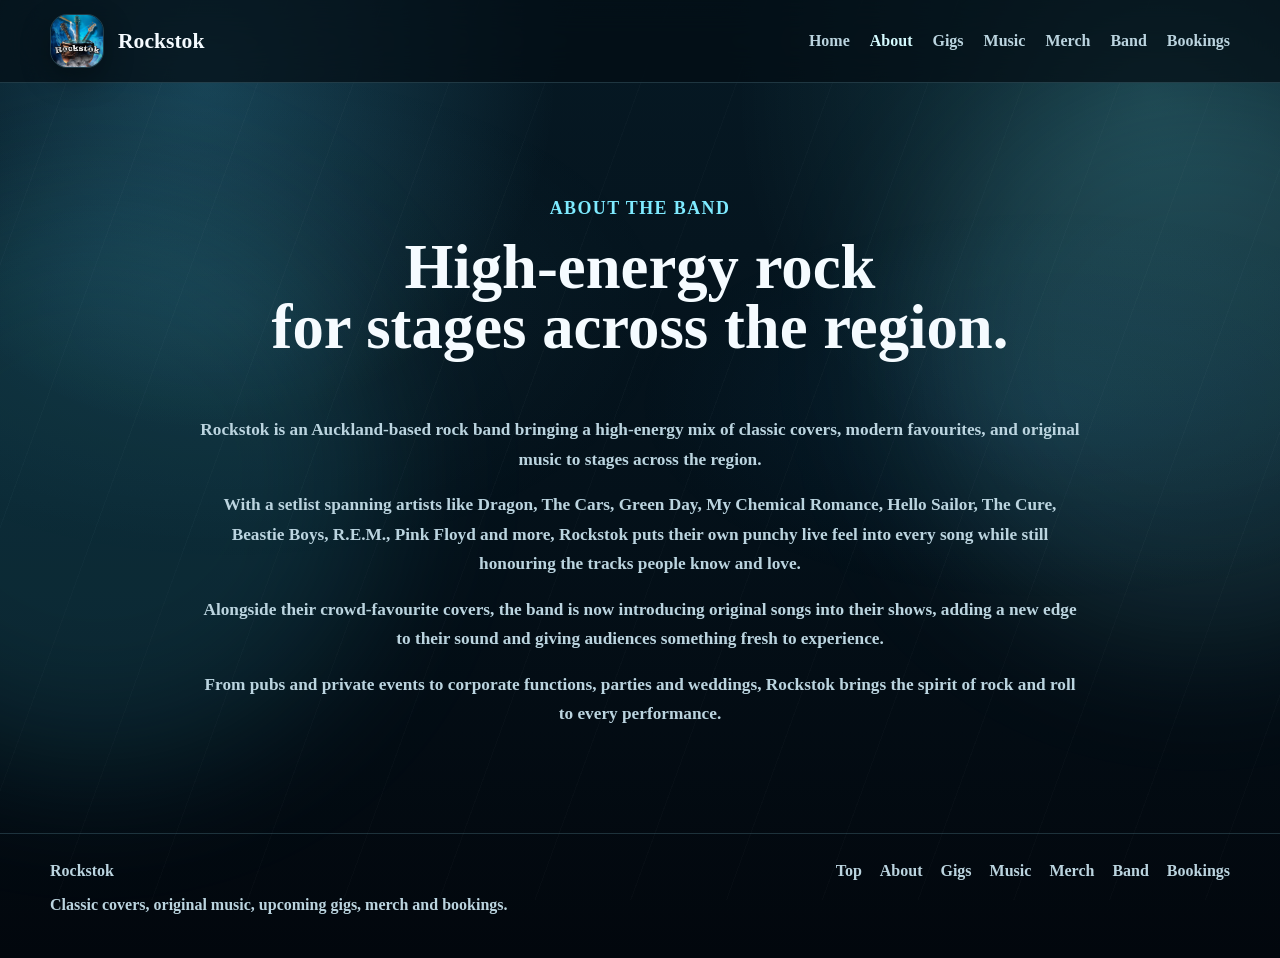
==== about.html @ 522e8433 "Many Fixes, Nearly Ready" ====
<!doctype html>
<html lang="en">
<head>
  <meta charset="utf-8" />
  <meta name="viewport" content="width=device-width, initial-scale=1" />
  <title>About Rockstok | Auckland Rock Band</title>
  <meta name="description" content="About Rockstok, an Auckland-based rock band playing classic covers, modern favourites and original music." />
  <link rel="icon" type="image/png" href="assets/logo.png" />
  <link rel="apple-touch-icon" href="assets/logo.png" />
  <link rel="stylesheet" href="styles.css" />
</head>
<body>
  <div class="smoke-bg smoke-a"></div>
  <div class="smoke-bg smoke-b"></div>

  <header class="site-header" id="top">
    <nav class="nav wrap" aria-label="Main navigation">
      <a class="brand" href="index.html#top" aria-label="Rockstok home">
        <img class="brand-logo" src="assets/logo.png" alt="Rockstok logo" />
        <span>Rockstok</span>
      </a>
      <button class="nav-toggle" aria-expanded="false" aria-controls="nav-links">Menu</button>
      <div class="nav-links" id="nav-links">
        <a href="index.html">Home</a>
        <a class="active" href="about.html">About</a>
        <a href="gigs.html">Gigs</a>
        <a href="music.html">Music</a>
        <a href="https://rockstok-shop.fourthwall.com/en-nzd" target="_blank" rel="noopener">Merch</a>
        <a href="band.html">Band</a>
        <a href="booking.html">Bookings</a>
      </div>
    </nav>
  </header>

  <main>
    <section class="section wrap page-section about-page-section">
      <div>
        <p class="eyebrow">About the band</p>
        <h1>
          <span>High-energy rock</span>
          <span>for stages across the region.</span>
        </h1>
      </div>
      <div class="copy-block collapsible-copy" data-collapsible-copy>
        <p><strong>Rockstok</strong> is an Auckland-based rock band bringing a high-energy mix of classic covers, modern favourites, and original music to stages across the region.</p>
        <p>With a setlist spanning artists like Dragon, The Cars, Green Day, My Chemical Romance, Hello Sailor, The Cure, Beastie Boys, R.E.M., Pink Floyd and more, Rockstok puts their own punchy live feel into every song while still honouring the tracks people know and love.</p>
        <p>Alongside their crowd-favourite covers, the band is now introducing original songs into their shows, adding a new edge to their sound and giving audiences something fresh to experience.</p>
        <p>From pubs and private events to corporate functions, parties and weddings, Rockstok brings the spirit of rock and roll to every performance.</p>
        <button class="read-more-toggle" type="button" aria-expanded="false">Read more...</button>
      </div>
    </section>
  </main>

  <footer class="site-footer">
    <div class="wrap footer-grid">
      <div>
        <strong>Rockstok</strong>
        <p>Classic covers, original music, upcoming gigs, merch and bookings.</p>
      </div>
      <div class="footer-links">
        <a href="#top">Top</a>
        <a href="about.html">About</a>
        <a href="gigs.html">Gigs</a>
        <a href="music.html">Music</a>
        <a href="https://rockstok-shop.fourthwall.com/en-nzd" target="_blank" rel="noopener">Merch</a>
        <a href="band.html">Band</a>
        <a href="booking.html">Bookings</a>
      </div>
    </div>
  </footer>

  <a class="backstage-link" href="rockstok-backstage-135.html" target="_blank" rel="noopener" aria-label="Backstage access">
    <img src="assets/logo.png" alt="" />
  </a>

  <script src="config.js"></script>
  <script src="app.js"></script>
</body>
</html>
---- styles.css ----
:root {
  --bg: #030d14;
  --bg-2: #061b28;
  --panel: rgba(8, 30, 45, 0.72);
  --panel-strong: rgba(16, 55, 76, 0.86);
  --text: #f5fbff;
  --muted: #bbd4df;
  --accent: #7eeaff;
  --accent-2: #2cbcff;
  --accent-3: #d6fbff;
  --ink: #041722;
  --line: rgba(157, 230, 255, 0.18);
  --shadow: 0 26px 90px rgba(0,0,0,.42);
  --radius: 28px;
  --section-space: clamp(68px, 8vw, 112px);
  --content-gap: clamp(22px, 4vw, 52px);
  --font-rockstock: "Rockwell Extra Bold", "Rockwell Bold", Rockwell, "Cooper Black", Georgia, serif;
}

* { box-sizing: border-box; }
html { scroll-behavior: smooth; }
body {
  margin: 0;
  min-height: 100vh;
  font-family: var(--font-rockstock);
  font-weight: 700;
  color: var(--text);
  background:
    radial-gradient(circle at 16% 8%, rgba(87, 212, 255, 0.24), transparent 22rem),
    radial-gradient(circle at 90% 10%, rgba(113, 249, 255, 0.16), transparent 26rem),
    linear-gradient(180deg, #061924 0%, #04111a 52%, #02070d 100%);
  overflow-x: hidden;
}

body::before {
  content: "";
  position: fixed;
  inset: 0;
  pointer-events: none;
  background:
    radial-gradient(ellipse at 18% 35%, rgba(134, 239, 255, 0.06), transparent 30%),
    radial-gradient(ellipse at 82% 45%, rgba(49, 181, 255, 0.08), transparent 28%),
    repeating-linear-gradient(110deg, rgba(255,255,255,.018) 0 1px, transparent 1px 90px);
  z-index: -2;
}

a { color: inherit; text-decoration: none; }
img { display: block; max-width: 100%; }
.wrap { width: min(1180px, calc(100% - clamp(32px, 5vw, 72px))); margin: 0 auto; }

.smoke-bg {
  position: fixed;
  width: 36rem;
  height: 36rem;
  border-radius: 50%;
  filter: blur(70px);
  pointer-events: none;
  z-index: -1;
}
.smoke-a { left: -12rem; top: 12rem; background: rgba(71, 219, 255, .13); }
.smoke-b { right: -13rem; top: 4rem; background: rgba(126, 234, 255, .12); }

.site-header {
  position: sticky;
  top: 0;
  z-index: 30;
  background: rgba(3, 13, 20, .72);
  backdrop-filter: blur(18px);
  border-bottom: 1px solid var(--line);
}
.nav { display: flex; align-items: center; justify-content: space-between; gap: 16px; padding: 14px 0; }
.brand { display: inline-flex; align-items: center; gap: 14px; font-weight: 900; letter-spacing: 0; }
.brand span { font-family: var(--font-rockstock); font-size: 1.35rem; }
.brand-logo {
  width: 54px; height: 54px; object-fit: cover; border-radius: 17px;
  border: 1px solid var(--line);
  box-shadow: 0 10px 30px rgba(0,0,0,.32);
}
.nav-links { display: flex; gap: 20px; color: var(--muted); font-weight: 800; }
.nav-links a:hover, .nav-links a.active { color: var(--accent-3); }
.nav-toggle { display: none; }

.section-top { padding-top: clamp(72px, 8vw, 104px); }
.section {
  position: relative;
  padding: var(--section-space) 0;
}
main .section:not(:first-child) {
  padding-top: calc(var(--section-space) + clamp(32px, 4vw, 58px));
}
main .section:not(:first-child)::before {
  content: "";
  position: absolute;
  top: clamp(24px, 3vw, 42px);
  left: 50%;
  width: min(1180px, calc(100% - clamp(32px, 5vw, 72px)));
  height: 1px;
  transform: translateX(-50%);
  background: linear-gradient(90deg, transparent, rgba(126,234,255,.48), rgba(255,255,255,.18), transparent);
}
main .section:not(:first-child)::after {
  content: "";
  position: absolute;
  top: calc(clamp(24px, 3vw, 42px) - 3px);
  left: 50%;
  width: 66px;
  height: 7px;
  transform: translateX(-50%);
  border-radius: 999px;
  background: linear-gradient(90deg, transparent, rgba(126,234,255,.55), transparent);
}
.page-section { padding-top: clamp(88px, 9vw, 128px); min-height: calc(100vh - 150px); }
.page-section h1 { font-size: clamp(3.4rem, 7vw, 6.5rem); max-width: 12ch; }
.about-page-section {
  display: grid;
  justify-items: center;
  text-align: center;
  gap: clamp(28px, 4vw, 52px);
}
.about-page-section .eyebrow {
  font-size: clamp(1rem, 1.4vw, 1.35rem);
  margin-bottom: 18px;
}
.about-page-section h1,
.about-page-section h2 {
  max-width: none;
  font-size: clamp(2.6rem, 4.9vw, 4.7rem);
}
.about-page-section h1 span,
.about-page-section h2 span {
  display: block;
  white-space: nowrap;
}
.about-page-section .copy-block {
  max-width: 880px;
  text-align: center;
}
.about-page-section .copy-block p {
  font-size: clamp(1.05rem, 1.35vw, 1.28rem);
  line-height: 1.72;
}
.band-page-heading h1 { max-width: 18ch; }
.hero { position: relative; overflow: hidden; }
.hero-grid {
  min-height: min(780px, calc(100vh - 74px));
  display: grid;
  grid-template-columns: minmax(0, 1fr) minmax(340px, 460px);
  column-gap: clamp(42px, 6vw, 88px);
  row-gap: var(--content-gap);
  align-items: start;
}
.hero-copy {
  min-width: 0;
  display: flex;
  flex-direction: column;
  justify-content: center;
}
.hero-card {
  align-self: start;
  margin-top: 0;
  padding: clamp(16px, 2vw, 22px);
  position: relative;
  max-width: 460px;
  justify-self: center;
}
.hero-card::before {
  content: "";
  position: absolute;
  inset: -1px;
  border-radius: inherit;
  pointer-events: none;
  box-shadow: inset 0 1px 0 rgba(255,255,255,.08), 0 0 46px rgba(126,234,255,.08);
}
.hero-logo {
  width: 100%;
  aspect-ratio: 1 / 1;
  object-fit: cover;
  border-radius: calc(var(--radius) - 10px);
  border: 1px solid rgba(255,255,255,.09);
}
.next-show { padding: clamp(18px, 2vw, 24px) 10px 8px; }
.next-show p {
  color: var(--muted);
  font-size: clamp(.86rem, 1vw, .96rem);
  line-height: 1.45;
  max-width: 42ch;
}
.next-show h2 {
  font-size: clamp(2rem, 3.2vw, 2.75rem);
  line-height: 1;
  max-width: none;
}

.glass-panel {
  border: 1px solid var(--line);
  background: linear-gradient(180deg, rgba(12, 41, 60, 0.82), rgba(5, 19, 29, 0.76));
  box-shadow: var(--shadow);
  border-radius: var(--radius);
  backdrop-filter: blur(14px);
}

.eyebrow {
  color: var(--accent);
  text-transform: uppercase;
  font-weight: 900;
  letter-spacing: .08em;
  font-size: .78rem;
  margin: 0 0 12px;
}
h1, h2, h3 {
  margin: 0;
  line-height: .96;
  font-family: var(--font-rockstock);
  letter-spacing: 0;
  text-wrap: balance;
  overflow-wrap: break-word;
}
h1 { font-size: clamp(3.45rem, 7vw, 6.2rem); max-width: 10.8ch; }
h2 { font-size: clamp(2.35rem, 4.8vw, 4.2rem); }
h3 { font-size: clamp(1.45rem, 2.8vw, 2.05rem); }
.hero-copy h1 {
  font-size: clamp(2.35rem, 4.1vw, 4.6rem);
  max-width: 100%;
}
.hero-title span {
  display: block;
  white-space: nowrap;
}
.lead { font-size: clamp(.96rem, 1.15vw, 1.08rem); color: var(--muted); max-width: 56ch; line-height: 1.58; margin: 22px 0 0; }
.copy-block p, .section-heading p, .info-card p, .setlist p, .booking-copy p, .product-info p, .band-content p:last-child {
  color: var(--muted);
  line-height: 1.7;
}
.copy-block { display: grid; gap: 14px; }
.copy-block p { margin: 0; }
.read-more-toggle { display: none; }

.hero-actions {
  display: grid;
  grid-template-columns: minmax(260px, 420px);
  gap: clamp(18px, 2.4vw, 28px);
  margin-top: clamp(34px, 4.4vw, 56px);
  max-width: 420px;
  justify-content: center;
  transform: translateX(clamp(28px, 5vw, 82px));
}
.button {
  display: inline-flex;
  justify-content: center;
  align-items: center;
  gap: 8px;
  border: 1px solid var(--line);
  border-radius: 999px;
  padding: 15px 22px;
  font-weight: 900;
  cursor: pointer;
  transition: transform .2s ease, background .2s ease, border-color .2s ease;
}
.hero-actions .button {
  min-height: 70px;
  padding: 20px 28px;
  font-size: clamp(1.12rem, 1.45vw, 1.35rem);
  text-align: center;
}
.button:hover { transform: translateY(-2px); border-color: rgba(126,234,255,.45); }
.button.primary {
  background: linear-gradient(135deg, var(--accent), var(--accent-2));
  color: var(--ink);
  border-color: transparent;
}
.button.ghost { background: rgba(255,255,255,.055); }
.button.small { padding: 10px 14px; font-size: .9rem; }

.stat-strip {
  display: grid;
  grid-column: 1 / -1;
  grid-template-columns: repeat(3, minmax(0, 1fr));
  gap: clamp(12px, 2vw, 22px);
  margin-top: clamp(-16px, -1vw, -6px);
  width: 100%;
}
.stat-strip span, .pill, .tag-cloud span {
  display: inline-flex;
  align-items: center;
  gap: 8px;
  border: 1px solid rgba(255,255,255,.09);
  background: rgba(255,255,255,.06);
  border-radius: 999px;
  padding: 10px 14px;
  color: var(--muted);
}
.stat-strip span {
  min-height: 88px;
  flex-direction: column;
  justify-content: center;
  align-items: center;
  padding: 18px 22px;
  text-align: center;
}
.stat-strip strong {
  color: var(--accent-3);
  font-size: clamp(1.2rem, 1.8vw, 1.65rem);
  line-height: 1;
}
.stat-strip small {
  color: var(--muted);
  font-size: clamp(.9rem, 1.1vw, 1.05rem);
  line-height: 1.25;
}
.pill { color: var(--accent-3); font-weight: 900; margin-bottom: 12px; }

.two-col {
  display: grid;
  grid-template-columns: .9fr 1.1fr;
  gap: var(--content-gap);
  align-items: start;
}
.section-heading {
  display: flex;
  justify-content: space-between;
  align-items: end;
  gap: 24px;
  margin-bottom: 28px;
}
.section-heading p { max-width: 650px; margin: 0; }

.gig-list { display: grid; gap: 14px; }
.gig-card {
  display: grid;
  grid-template-columns: 120px 1fr auto;
  gap: 20px;
  align-items: center;
  padding: 20px;
}
.gig-date {
  text-align: center;
  border-radius: 20px;
  background: rgba(255,255,255,.06);
  padding: 12px;
  border: 1px solid var(--line);
}
.gig-date span { display: block; color: var(--accent-3); letter-spacing: .12em; font-weight: 900; }
.gig-date strong { display: block; font-size: 2.1rem; }
.gig-meta, .notice { color: var(--muted); }
.empty-card { padding: 28px; display: grid; gap: 12px; justify-items: start; }
.empty-card p { color: var(--muted); line-height: 1.7; max-width: 680px; }

.service-bubble-grid {
  display: grid;
  grid-template-columns: repeat(2, minmax(0, 1fr));
  gap: clamp(12px, 2vw, 18px);
}

.service-bubble {
  min-height: 92px;
  display: grid;
  align-items: center;
  padding: clamp(18px, 2.4vw, 26px);
}

.service-bubble h3 {
  font-size: clamp(1.35rem, 2.8vw, 2.45rem);
  line-height: 1;
}

.services-section, .merch-section {
  border-top: 1px solid var(--line);
  border-bottom: 1px solid var(--line);
  background:
    radial-gradient(circle at 20% 0%, rgba(126,234,255,.09), transparent 22rem),
    rgba(255,255,255,.025);
}
.services-grid, .product-grid {
  display: grid;
  grid-template-columns: repeat(3, minmax(0, 1fr));
  gap: clamp(18px, 2.4vw, 28px);
}
.info-card { padding: clamp(22px, 2.6vw, 30px); }
.icon { font-size: 2rem; margin-bottom: 12px; display: inline-block; }
.setlist {
  margin-top: clamp(20px, 3vw, 32px);
  padding: clamp(22px, 2.6vw, 30px);
  display: grid;
  grid-template-columns: .8fr 1.2fr;
  gap: var(--content-gap);
  align-items: center;
}
.tag-cloud { display: flex; flex-wrap: wrap; gap: 10px; }
.tag-cloud span { font-weight: 800; }

.merch-heading { align-items: center; }
.notice { padding: 6px 0 16px; }
.product-card { overflow: hidden; display: flex; flex-direction: column; }
.product-card img {
  width: 100%;
  aspect-ratio: 1/1;
  object-fit: cover;
  background: #11222c;
}
.product-info { padding: 18px; display: grid; gap: 10px; flex: 1; }
.product-info p { margin: 0; }
.price { color: var(--accent); font-weight: 900; }
.band-content .price { line-height: 1.35; }
.placeholder-product {
  aspect-ratio: 1 / 1;
  display: grid;
  place-items: center;
  padding: 16px;
  background: linear-gradient(180deg, rgba(255,255,255,.045), rgba(255,255,255,.02));
}
.placeholder-product img { border-radius: 20px; border: 1px solid var(--line); }

.band-grid {
  display: grid;
  grid-template-columns: repeat(4, minmax(0, 1fr));
  gap: clamp(18px, 2.4vw, 28px);
}
.band-card { overflow: hidden; padding: 13px; }
.band-image-wrap {
  border-radius: calc(var(--radius) - 12px);
  overflow: hidden;
  background: linear-gradient(180deg, rgba(48,184,255,.12), rgba(255,255,255,0));
  border: 1px solid rgba(255,255,255,.08);
}
.band-image { width: 100%; aspect-ratio: 2 / 3; object-fit: cover; object-position: center top; }
.band-content { padding: 18px 8px 8px; }
.band-content h3 {
  font-size: clamp(1.25rem, 2.1vw, 1.75rem);
  line-height: 1;
  text-wrap: nowrap;
  white-space: nowrap;
}
.band-content p:last-child { margin-bottom: 0; }

.booking-section {
  display: grid;
  grid-template-columns: .92fr 1.08fr;
  gap: var(--content-gap);
  align-items: start;
}
.booking-page-section { padding-top: 96px; min-height: calc(100vh - 160px); }
.booking-page-section .eyebrow {
  font-size: clamp(3.4rem, 8vw, 7.25rem);
  line-height: .9;
  margin-bottom: 18px;
  text-transform: none;
}
.booking-page-section h1 { font-size: clamp(2.2rem, 4vw, 3.8rem); max-width: 13ch; }
.contact-stack { display: grid; gap: 14px; margin-top: 22px; }
.contact-card { padding: 18px; display: grid; gap: 8px; }
.contact-card strong { color: var(--accent-3); }
.contact-card span { color: var(--muted); }
.booking-card { padding: 22px; display: grid; gap: 14px; }
label { display: grid; gap: 8px; font-weight: 800; color: var(--muted); }
input, textarea, select {
  width: 100%;
  border: 1px solid var(--line);
  border-radius: 16px;
  background: rgba(0,0,0,.25);
  color: var(--text);
  padding: 13px 14px;
  font: inherit;
}
select option { color: #061521; }
input:focus, textarea:focus, select:focus {
  outline: 2px solid rgba(126,234,255,.25);
  border-color: rgba(126,234,255,.46);
}
.site-footer { border-top: 1px solid var(--line); padding: 28px 0; color: var(--muted); }
.footer-grid { display: flex; justify-content: space-between; gap: 24px; }
.footer-links { display: flex; flex-wrap: wrap; gap: 18px; font-weight: 800; }
code { background: rgba(255,255,255,.06); padding: 3px 6px; border-radius: 8px; }

.backstage-link {
  position: fixed;
  left: 0;
  bottom: 0;
  z-index: 40;
  width: 40px;
  height: 40px;
  display: grid;
  place-items: center;
  border: 0;
  border-radius: 0;
  background: transparent;
  opacity: 0;
  cursor: default;
}
.backstage-link:hover,
.backstage-link:focus-visible {
  opacity: .02;
  outline: 0;
}
.backstage-link img {
  width: 1px;
  height: 1px;
  object-fit: cover;
  opacity: 0;
}

.admin-section {
  display: grid;
  gap: clamp(24px, 4vw, 48px);
}
.admin-heading {
  display: grid;
  justify-items: start;
  gap: 12px;
}
.admin-heading h1 {
  font-size: clamp(3rem, 7vw, 6rem);
  max-width: 10ch;
}
.admin-heading p:last-child {
  color: var(--muted);
  margin: 0;
}
.admin-login {
  max-width: 520px;
}
.admin-login[hidden] {
  display: none;
}
.admin-panel[hidden] {
  display: none;
}
.admin-tabs {
  display: flex;
  flex-wrap: wrap;
  gap: 10px;
  margin-bottom: clamp(18px, 3vw, 30px);
}
.admin-tab {
  border: 1px solid var(--line);
  border-radius: 999px;
  padding: 11px 15px;
  background: rgba(255,255,255,.055);
  color: var(--muted);
  font: inherit;
  font-weight: 900;
  cursor: pointer;
}
.admin-tab:hover,
.admin-tab.active {
  border-color: rgba(126,234,255,.55);
  color: var(--ink);
  background: linear-gradient(135deg, var(--accent), var(--accent-2));
}
.admin-tab-panel[hidden] {
  display: none;
}
.admin-grid {
  display: grid;
  grid-template-columns: repeat(2, minmax(0, 1fr));
  gap: clamp(18px, 2.4vw, 28px);
}
.admin-card {
  padding: clamp(22px, 3vw, 34px);
}
.admin-card p {
  color: var(--muted);
  line-height: 1.65;
}
.admin-wide {
  grid-column: 1 / -1;
}
.admin-split {
  display: grid;
  grid-template-columns: minmax(0, .92fr) minmax(0, 1.08fr);
  gap: clamp(18px, 3vw, 34px);
  margin-top: 18px;
}
.admin-mini-form {
  display: grid;
  grid-template-columns: repeat(2, minmax(0, 1fr));
  gap: 12px;
  margin: 18px 0;
}
.admin-mini-form .button {
  grid-column: 1 / -1;
}
.admin-output {
  min-height: 170px;
  resize: vertical;
}
.admin-event-list {
  display: grid;
  gap: 12px;
  margin: 18px 0;
}
.admin-event-row {
  display: flex;
  justify-content: space-between;
  align-items: center;
  gap: 16px;
  border: 1px solid var(--line);
  border-radius: 18px;
  padding: 14px;
  background: rgba(255,255,255,.045);
}
.admin-event-row div {
  display: grid;
  gap: 5px;
}
.admin-event-actions {
  justify-items: end;
}
.admin-event-row span,
.admin-event-row em {
  color: var(--muted);
  font-style: normal;
  line-height: 1.45;
}
.admin-event-row em {
  white-space: nowrap;
  color: var(--accent-3);
}
.admin-event-row.expired {
  opacity: .62;
}
.admin-event-row.expired em {
  color: var(--muted);
}
.admin-event-row .button.small {
  width: auto;
  padding: 8px 12px;
  font-size: .82rem;
}
.admin-home-button {
  position: fixed;
  top: 14px;
  left: 14px;
  z-index: 50;
  display: inline-flex;
  align-items: center;
  justify-content: center;
  border: 1px solid var(--line);
  border-radius: 999px;
  padding: 11px 15px;
  background: rgba(3, 13, 20, .78);
  color: var(--text);
  font-weight: 900;
  box-shadow: var(--shadow);
  backdrop-filter: blur(14px);
}
.admin-home-button:hover,
.admin-home-button:focus-visible {
  border-color: rgba(126,234,255,.6);
  color: var(--accent-3);
}

@media (max-width: 1120px) {
  .hero-grid { grid-template-columns: minmax(0, 1fr) minmax(320px, 400px); column-gap: 34px; }
  .hero-copy h1 { font-size: clamp(2.35rem, 4vw, 3.9rem); }
}
@media (max-width: 980px) {
  .hero-grid, .two-col, .booking-section, .setlist { grid-template-columns: 1fr; }
  .hero-grid { min-height: auto; }
  .hero-card { margin-top: 0; justify-self: stretch; max-width: none; }
  .stat-strip { grid-template-columns: repeat(3, minmax(0, 1fr)); }
  .band-grid { grid-template-columns: repeat(2, minmax(0, 1fr)); }
  .booking-page-section { min-height: auto; }
  .page-section { min-height: auto; }
}
@media (max-width: 850px) {
  :root {
    --section-space: 58px;
    --content-gap: 24px;
    --radius: 22px;
  }
  .wrap { width: min(100% - 28px, 1180px); }
  .section-top { padding-top: 44px; }
  .page-section { padding-top: 58px; }
  .section-heading, .footer-grid { display: block; }
  .section-heading p { margin-top: 12px; }
  .services-grid, .product-grid, .band-grid, .service-bubble-grid { grid-template-columns: 1fr; }
  .admin-grid, .admin-mini-form, .admin-split { grid-template-columns: 1fr; }
  .admin-event-row { display: grid; }
  .admin-event-actions { justify-items: start; }
  .admin-event-row em { white-space: normal; }
  .gig-card { grid-template-columns: 1fr; }
  .hero-grid { gap: 22px; }
  .hero-card { padding: 12px; }
  .hero-actions, .stat-strip, .tag-cloud { gap: 9px; }
  .stat-strip { grid-template-columns: 1fr; max-width: none; }
  .stat-strip span:last-child { grid-column: auto; justify-self: stretch; }
  .hero-actions { grid-template-columns: 1fr; max-width: none; margin-top: 24px; transform: none; }
  .hero-actions .button { flex: 1 1 100%; }
  h1 { font-size: clamp(2.7rem, 13vw, 4.5rem); max-width: 10.5ch; }
  .hero-copy h1 { font-size: clamp(1.72rem, 8.4vw, 3.3rem); max-width: 100%; }
  .page-section h1 { font-size: clamp(2.7rem, 13vw, 4.5rem); max-width: 10.5ch; }
  .about-page-section h1,
  .about-page-section h2 { font-size: clamp(2.05rem, 7.8vw, 3.25rem); max-width: none; }
  h2 { font-size: clamp(2rem, 10vw, 3.3rem); }
  h3 { font-size: clamp(1.35rem, 6vw, 2rem); }
  .booking-page-section { padding-top: 54px; }
  .booking-page-section .eyebrow { font-size: clamp(3rem, 14vw, 4.75rem); }
  .booking-page-section h1 { font-size: clamp(2rem, 9vw, 3.2rem); max-width: 12ch; }
  .collapsible-copy:not(.expanded) p:nth-of-type(n+3) { display: none; }
  .read-more-toggle {
    display: inline-flex;
    justify-content: center;
    justify-self: start;
    align-items: center;
    border: 1px solid var(--line);
    border-radius: 999px;
    padding: 10px 14px;
    background: rgba(255,255,255,.055);
    color: var(--text);
    font: inherit;
    font-weight: 900;
    cursor: pointer;
  }
  .nav-toggle {
    display: inline-flex;
    background: var(--panel);
    color: var(--text);
    border: 1px solid var(--line);
    border-radius: 999px;
    padding: 10px 14px;
  }
  .nav-links {
    display: none;
    position: absolute;
    right: 16px;
    top: 74px;
    flex-direction: column;
    background: #0d1d28;
    border: 1px solid var(--line);
    border-radius: 18px;
    padding: 16px;
    box-shadow: var(--shadow);
  }
  .nav-links.open { display: flex; }
}
@media (max-width: 520px) {
  .wrap { width: min(100% - 22px, 1180px); }
  .nav { padding: 10px 0; }
  .brand { gap: 10px; }
  .brand span { font-size: 1.08rem; }
  .brand-logo { width: 46px; height: 46px; border-radius: 14px; }
  .nav-links { right: 11px; top: 62px; width: calc(100vw - 22px); }
  .glass-panel { border-radius: 20px; }
  .button { width: 100%; padding: 12px 14px; }
  .stat-strip span, .pill, .tag-cloud span { width: 100%; justify-content: center; align-items: center; text-align: center; }
  .info-card, .setlist, .booking-card, .contact-card, .empty-card { padding: 18px; }
  .band-card { padding: 10px; }
  .band-content { padding: 16px 6px 6px; }
  .band-content h3 { font-size: clamp(1.08rem, 8vw, 1.55rem); }
  .hero-copy h1 { font-size: clamp(1.52rem, 7.8vw, 2.55rem); }
  .about-page-section h1,
  .about-page-section h2 { font-size: clamp(1.45rem, 6.6vw, 2.25rem); }
  .about-page-section .copy-block p { font-size: clamp(.98rem, 4.5vw, 1.1rem); }
  input, textarea, select { padding: 12px; border-radius: 13px; }
  .site-footer { padding: 24px 0; }
  .footer-links { margin-top: 16px; gap: 12px; }
}
.form-status {
  margin: 0;
  font-weight: 600;
  line-height: 1.4;
}

.booking-form button:disabled {
  opacity: 0.6;
  cursor: not-allowed;
}

/* Admin/live gig fixes */
[hidden] {
  display: none !important;
}

.admin-login-panel form {
  display: grid;
  gap: 14px;
}

.admin-panel {
  display: grid;
  gap: 18px;
}

.admin-panel[hidden] {
  display: none !important;
}

.admin-gigs-list {
  display: grid;
  gap: 14px;
}

.admin-gig-card {
  display: grid;
  gap: 8px;
}

.admin-gig-card .button {
  margin-top: 8px;
  justify-self: start;
}

.form-status {
  min-height: 1.4em;
}

.admin-intro {
  max-width: 780px;
  position: static;
}

.admin-page-section {
  display: grid;
  grid-template-columns: 1fr;
  gap: clamp(22px, 3vw, 34px);
  padding-top: clamp(72px, 8vw, 108px);
}

.admin-page-section .admin-backstage-word {
  font-size: clamp(.9rem, 1.2vw, 1.1rem);
  line-height: 1.1;
  margin-bottom: 12px;
  opacity: var(--backstage-word-opacity, 1);
  transition: opacity .16s linear;
  text-transform: uppercase;
}

.admin-topbar {
  display: flex;
  justify-content: space-between;
  align-items: center;
  gap: 16px;
}

.admin-nav-links {
  align-items: center;
}

.admin-nav-button {
  border: 0;
  background: transparent;
  color: var(--muted);
  font: inherit;
  font-weight: 800;
  cursor: pointer;
  padding: 0;
}

.admin-nav-button:hover,
.admin-nav-button:focus-visible {
  color: var(--accent-3);
}

.admin-topbar h2 {
  margin: 0;
  font-size: clamp(2rem, 4vw, 3.2rem);
}

.admin-dashboard {
  display: grid;
  gap: 18px;
}

.admin-page-section .admin-login-panel,
.admin-page-section .admin-panel {
  width: 100%;
}

.admin-card-heading {
  display: grid;
  gap: 6px;
  margin-bottom: 16px;
}

.admin-card-heading .eyebrow,
.admin-topbar .eyebrow {
  font-size: .82rem;
  line-height: 1.1;
  margin: 0;
  text-transform: uppercase;
}

.admin-card-heading h3 {
  margin: 0;
  font-size: clamp(1.35rem, 2.4vw, 2rem);
}

.admin-card-heading p {
  margin: 0;
}

.admin-event-form,
.admin-form-row {
  display: grid;
  gap: 14px;
}

.admin-form-row {
  grid-template-columns: repeat(2, minmax(0, 1fr));
}

.admin-event-summary {
  display: grid;
  grid-template-columns: repeat(3, minmax(0, 1fr));
  gap: 10px;
  margin-bottom: 14px;
}

.admin-event-summary span,
.admin-check-list span {
  border: 1px solid var(--line);
  border-radius: 16px;
  background: rgba(255,255,255,.045);
  color: var(--muted);
  padding: 12px;
  line-height: 1.45;
}

.admin-event-summary strong {
  color: var(--accent-3);
}

.admin-list-section,
.admin-publish-section {
  display: grid;
  gap: 12px;
}

.admin-gig-card {
  grid-template-columns: minmax(0, 1fr) auto;
  align-items: start;
}

.admin-gig-card-main {
  display: grid;
  gap: 8px;
}

.admin-gig-actions {
  display: flex;
  flex-wrap: wrap;
  gap: 8px;
  justify-content: flex-end;
}

.admin-status {
  border-radius: 999px;
  display: inline-flex;
  padding: 4px 9px;
  font-style: normal;
  font-weight: 900;
}

.admin-status.is-live {
  background: rgba(75, 214, 146, .14);
  color: #7df0b6;
}

.admin-status.is-hidden {
  background: rgba(255,255,255,.08);
  color: var(--muted);
}

.admin-status.is-expired {
  background: rgba(255, 196, 87, .14);
  color: #ffd38d;
}

.admin-check-list {
  display: grid;
  gap: 10px;
}

.admin-check-list a {
  color: var(--accent-3);
  font-weight: 900;
}

.admin-map-preview {
  justify-self: start;
}

.admin-map-preview.is-disabled {
  opacity: .55;
}

.pac-container {
  z-index: 10000;
  border-radius: 12px;
  overflow: hidden;
  font-family: var(--font-rockstock);
}

.gig-map-link {
  display: inline-flex;
  align-items: center;
  gap: 9px;
  width: fit-content;
  max-width: 100%;
  margin-top: 8px;
  color: var(--accent-3);
  font-size: .95rem;
  line-height: 1.35;
}

.gig-map-link span:last-child {
  overflow-wrap: anywhere;
}

.map-pin-icon {
  position: relative;
  flex: 0 0 auto;
  width: 16px;
  height: 16px;
  border: 2px solid var(--accent-3);
  border-radius: 50% 50% 50% 0;
  transform: rotate(-45deg);
}

.map-pin-icon::after {
  content: "";
  position: absolute;
  inset: 3px;
  border-radius: 50%;
  background: var(--accent-3);
}

@media (max-width: 980px) {
  .admin-intro {
    position: static;
  }
}

@media (max-width: 720px) {
  .admin-topbar,
  .admin-gig-card {
    display: grid;
  }

  .admin-form-row,
  .admin-event-summary {
    grid-template-columns: 1fr;
  }

  .admin-gig-actions {
    justify-content: flex-start;
  }
}
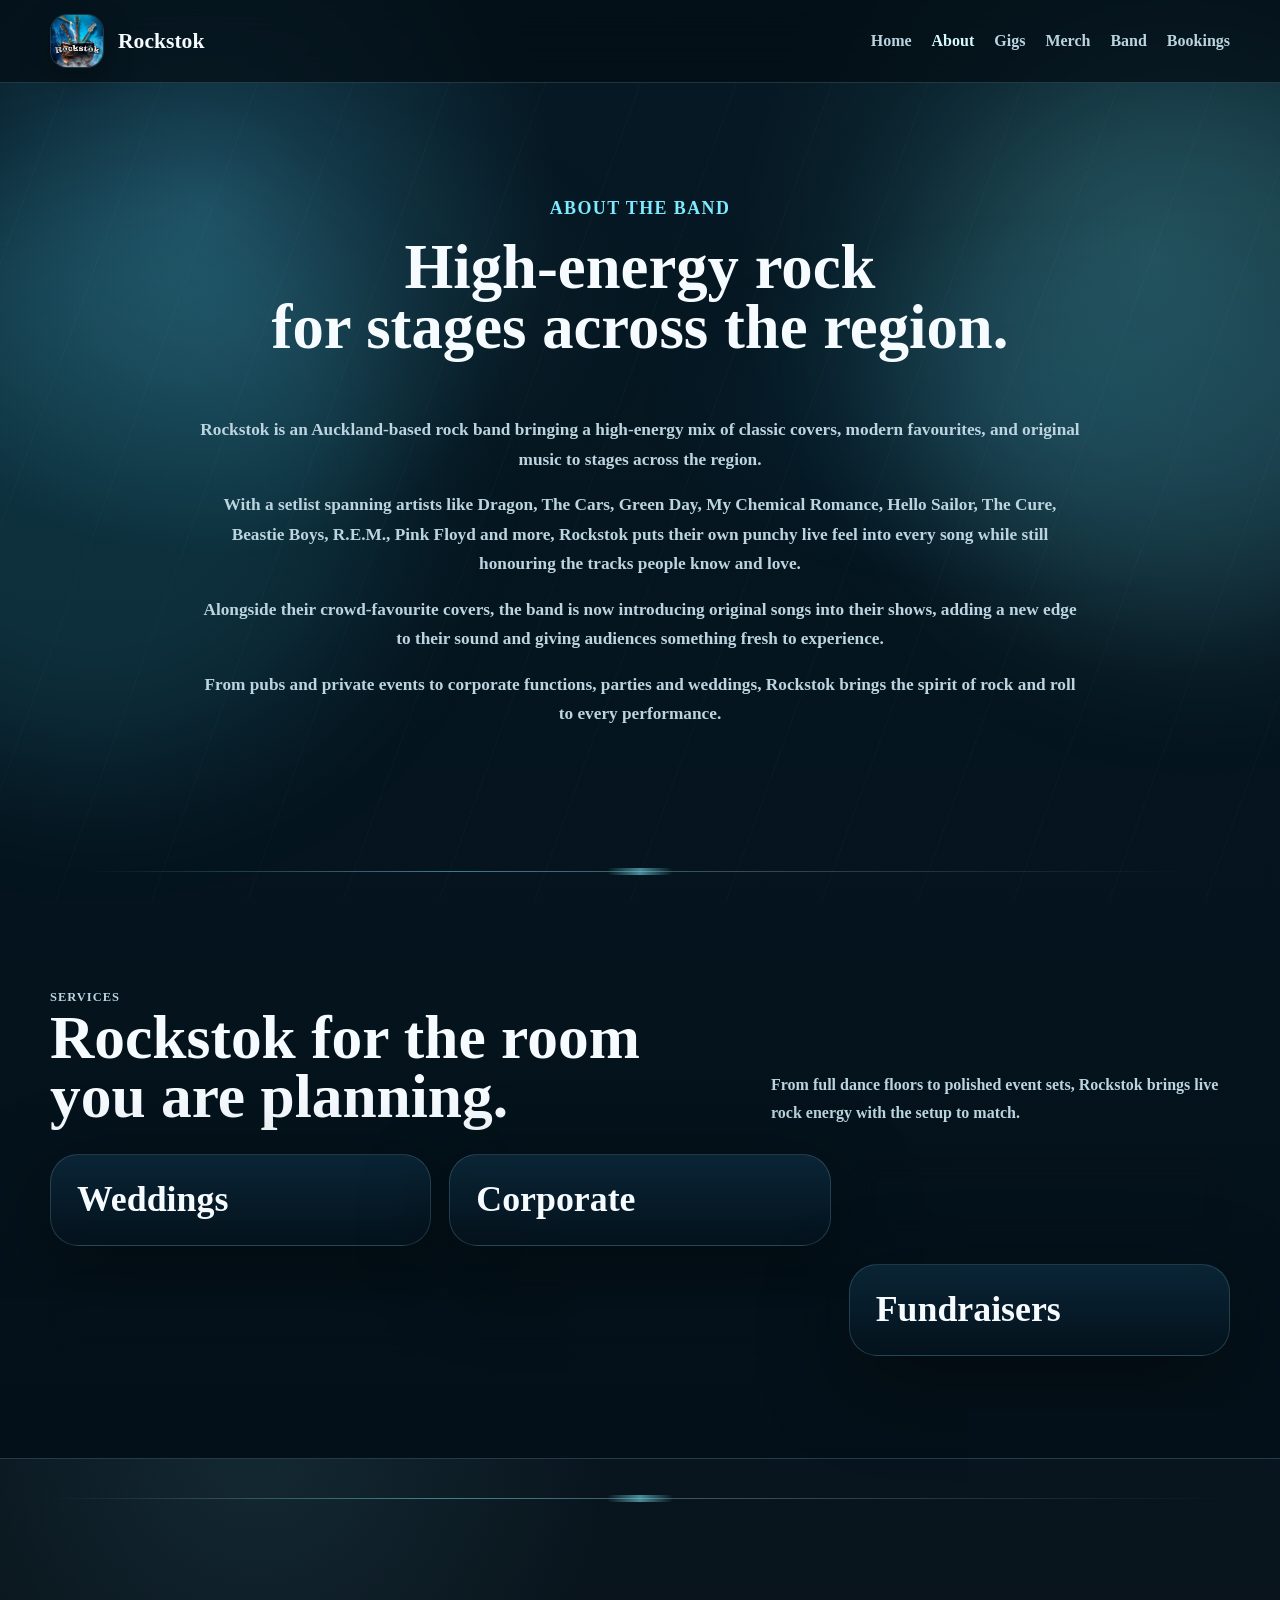
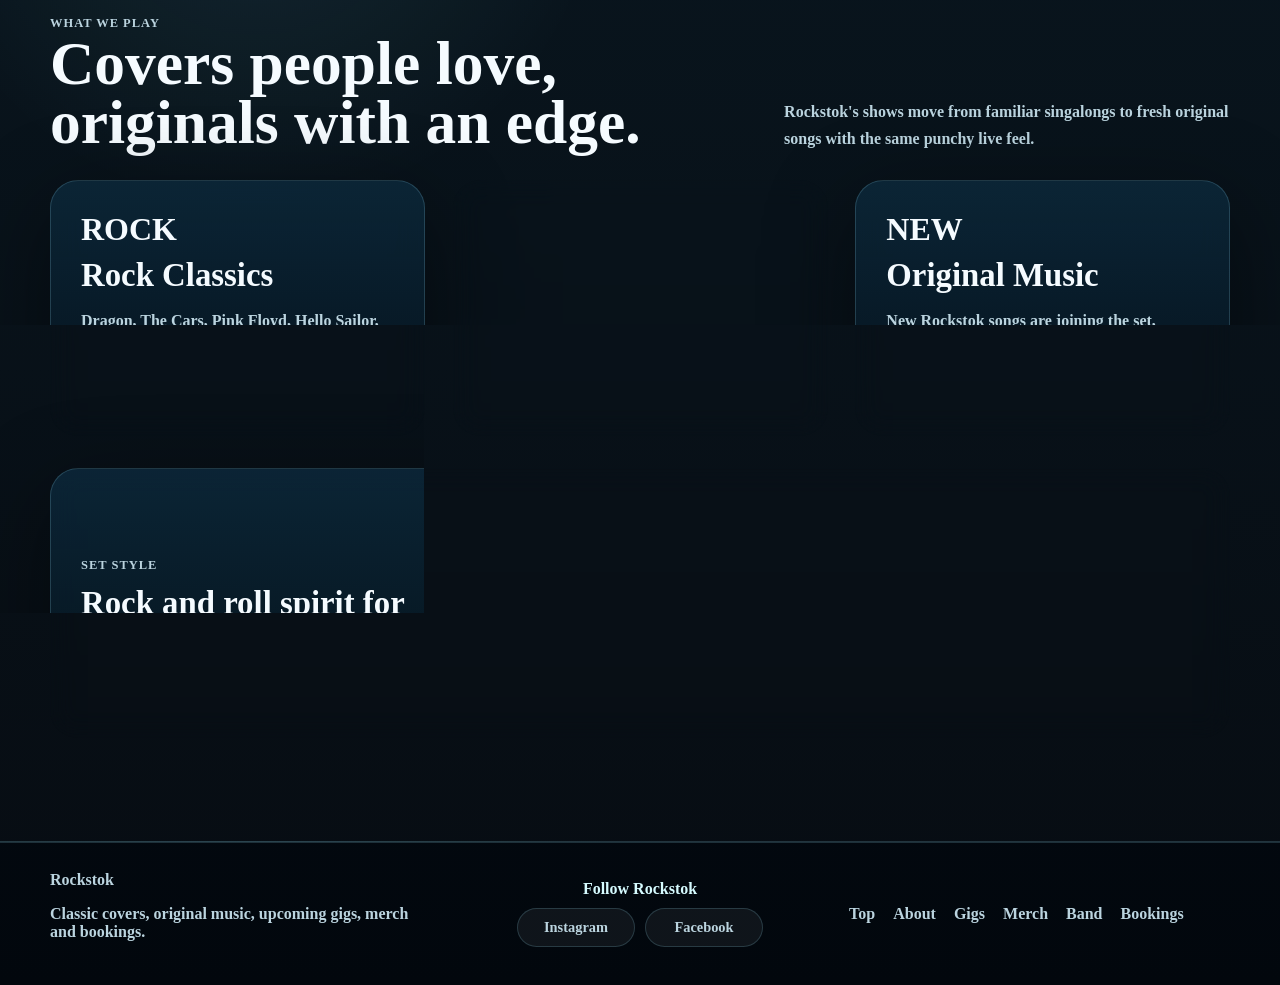
==== commit 64dac035: "RenameURLs" ====
--- a/about.html
+++ b/about.html
@@ -15,16 +15,15 @@
 
   <header class="site-header" id="top">
     <nav class="nav wrap" aria-label="Main navigation">
-      <a class="brand" href="index.html#top" aria-label="Rockstok home">
+      <a class="brand" href="home.html#top" aria-label="Rockstok home">
         <img class="brand-logo" src="assets/logo.png" alt="Rockstok logo" />
         <span>Rockstok</span>
       </a>
       <button class="nav-toggle" aria-expanded="false" aria-controls="nav-links">Menu</button>
       <div class="nav-links" id="nav-links">
-        <a href="index.html">Home</a>
+        <a href="home.html">Home</a>
         <a class="active" href="about.html">About</a>
         <a href="gigs.html">Gigs</a>
-        <a href="music.html">Music</a>
         <a href="https://rockstok-shop.fourthwall.com/en-nzd" target="_blank" rel="noopener">Merch</a>
         <a href="band.html">Band</a>
         <a href="booking.html">Bookings</a>
@@ -49,6 +48,78 @@
         <button class="read-more-toggle" type="button" aria-expanded="false">Read more...</button>
       </div>
     </section>
+
+    <section class="section wrap" id="services">
+      <div class="section-heading">
+        <div>
+          <p class="eyebrow">Services</p>
+          <h2>Rockstok for the room you are planning.</h2>
+        </div>
+        <p>From full dance floors to polished event sets, Rockstok brings live rock energy with the setup to match.</p>
+      </div>
+
+      <div class="service-bubble-grid">
+        <article class="service-bubble glass-panel">
+          <h3>Weddings</h3>
+        </article>
+        <article class="service-bubble glass-panel">
+          <h3>Corporate</h3>
+        </article>
+        <article class="service-bubble glass-panel">
+          <h3>Parties</h3>
+        </article>
+        <article class="service-bubble glass-panel">
+          <h3>Bars / Pubs</h3>
+        </article>
+        <article class="service-bubble glass-panel">
+          <h3>Private Events</h3>
+        </article>
+        <article class="service-bubble glass-panel">
+          <h3>Fundraisers</h3>
+        </article>
+      </div>
+    </section>
+
+    <section class="section services-section" id="music">
+      <div class="wrap">
+        <div class="section-heading">
+          <div>
+            <p class="eyebrow">What we play</p>
+            <h2>Covers people love, originals with an edge.</h2>
+          </div>
+          <p>Rockstok's shows move from familiar singalongs to fresh original songs with the same punchy live feel.</p>
+        </div>
+
+        <div class="services-grid">
+          <article class="info-card glass-panel">
+            <span class="icon">ROCK</span>
+            <h3>Rock Classics</h3>
+            <p>Dragon, The Cars, Pink Floyd, Hello Sailor, R.E.M. and other staples delivered with live-band bite.</p>
+          </article>
+          <article class="info-card glass-panel">
+            <span class="icon">LIVE</span>
+            <h3>Modern Favourites</h3>
+            <p>Green Day, My Chemical Romance, The Cure, Beastie Boys and crowd-friendly songs that keep the room moving.</p>
+          </article>
+          <article class="info-card glass-panel">
+            <span class="icon">NEW</span>
+            <h3>Original Music</h3>
+            <p>New Rockstok songs are joining the set, giving audiences something fresh alongside the tracks they already know.</p>
+          </article>
+        </div>
+
+        <div class="setlist glass-panel">
+          <div>
+            <p class="eyebrow">Set style</p>
+            <h3>Rock and roll spirit for pubs, parties and events.</h3>
+          </div>
+          <div>
+            <div class="tag-cloud" id="songTags"></div>
+            <p class="setlist-note">This is a sample of the Rockstok set. The full song list is broader and can be tailored to suit the room, audience and event style.</p>
+          </div>
+        </div>
+      </div>
+    </section>
   </main>
 
   <footer class="site-footer">
@@ -57,11 +128,15 @@
         <strong>Rockstok</strong>
         <p>Classic covers, original music, upcoming gigs, merch and bookings.</p>
       </div>
+      <div class="footer-social">
+        <span>Follow Rockstok</span>
+        <a class="button small ghost" href="https://instagram.com/rockstokcovers" target="_blank" rel="noopener">Instagram</a>
+        <a class="button small ghost" href="https://facebook.com/rockstokcovers" target="_blank" rel="noopener">Facebook</a>
+      </div>
       <div class="footer-links">
         <a href="#top">Top</a>
         <a href="about.html">About</a>
         <a href="gigs.html">Gigs</a>
-        <a href="music.html">Music</a>
         <a href="https://rockstok-shop.fourthwall.com/en-nzd" target="_blank" rel="noopener">Merch</a>
         <a href="band.html">Band</a>
         <a href="booking.html">Bookings</a>
@@ -69,7 +144,7 @@
     </div>
   </footer>
 
-  <a class="backstage-link" href="rockstok-backstage-135.html" target="_blank" rel="noopener" aria-label="Backstage access">
+  <a class="backstage-link" href="backstage.html" target="_blank" rel="noopener" aria-label="Backstage access">
     <img src="assets/logo.png" alt="" />
   </a>
 
--- a/styles.css
+++ b/styles.css
@@ -348,7 +348,7 @@
 
 .service-bubble-grid {
   display: grid;
-  grid-template-columns: repeat(2, minmax(0, 1fr));
+  grid-template-columns: repeat(3, minmax(0, 1fr));
   gap: clamp(12px, 2vw, 18px);
 }
 
@@ -388,6 +388,11 @@
 }
 .tag-cloud { display: flex; flex-wrap: wrap; gap: 10px; }
 .tag-cloud span { font-weight: 800; }
+.setlist-note {
+  color: var(--muted);
+  line-height: 1.6;
+  margin: 14px 0 0;
+}
 
 .merch-heading { align-items: center; }
 .notice { padding: 6px 0 16px; }
@@ -432,6 +437,48 @@
   white-space: nowrap;
 }
 .band-content p:last-child { margin-bottom: 0; }
+
+.tech-section {
+  grid-column: 1 / -1;
+  display: grid;
+  gap: 16px;
+  margin-top: clamp(8px, 2vw, 18px);
+}
+
+.tech-heading {
+  margin-bottom: 0;
+}
+
+.tech-heading h3 {
+  font-size: clamp(1.45rem, 2.8vw, 2.2rem);
+}
+
+.tech-grid {
+  display: grid;
+  grid-template-columns: minmax(0, 760px);
+}
+
+.tech-card {
+  display: grid;
+  grid-template-columns: 220px minmax(0, 1fr);
+  align-items: center;
+  gap: clamp(18px, 2.4vw, 28px);
+  padding: clamp(16px, 2.4vw, 24px);
+}
+
+.tech-image-wrap {
+  border-radius: 18px;
+  overflow: hidden;
+  border: 1px solid rgba(255,255,255,.08);
+  background: linear-gradient(180deg, rgba(48,184,255,.12), rgba(255,255,255,0));
+}
+
+.tech-image {
+  width: 100%;
+  aspect-ratio: 1 / 1;
+  object-fit: cover;
+  object-position: center top;
+}
 
 .booking-section {
   display: grid;
@@ -468,8 +515,29 @@
   border-color: rgba(126,234,255,.46);
 }
 .site-footer { border-top: 1px solid var(--line); padding: 28px 0; color: var(--muted); }
-.footer-grid { display: flex; justify-content: space-between; gap: 24px; }
+.footer-grid {
+  display: grid;
+  grid-template-columns: minmax(220px, 1fr) auto minmax(220px, 1fr);
+  align-items: center;
+  gap: 24px;
+}
 .footer-links { display: flex; flex-wrap: wrap; gap: 18px; font-weight: 800; }
+.footer-social {
+  display: flex;
+  flex-wrap: wrap;
+  justify-content: center;
+  align-items: center;
+  gap: 10px;
+}
+.footer-social span {
+  flex: 1 1 100%;
+  color: var(--accent-3);
+  font-weight: 900;
+  text-align: center;
+}
+.footer-social .button {
+  min-width: 118px;
+}
 code { background: rgba(255,255,255,.06); padding: 3px 6px; border-radius: 8px; }
 
 .backstage-link {
@@ -674,7 +742,18 @@
   .page-section { padding-top: 58px; }
   .section-heading, .footer-grid { display: block; }
   .section-heading p { margin-top: 12px; }
-  .services-grid, .product-grid, .band-grid, .service-bubble-grid { grid-template-columns: 1fr; }
+  .footer-social {
+    justify-content: flex-start;
+    margin-top: 18px;
+  }
+  .footer-social span {
+    text-align: left;
+  }
+  .services-grid, .product-grid, .band-grid { grid-template-columns: 1fr; }
+  .service-bubble-grid { grid-template-columns: repeat(2, minmax(0, 1fr)); }
+  .tech-grid {
+    grid-template-columns: 1fr;
+  }
   .admin-grid, .admin-mini-form, .admin-split { grid-template-columns: 1fr; }
   .admin-event-row { display: grid; }
   .admin-event-actions { justify-items: start; }
@@ -755,6 +834,12 @@
   input, textarea, select { padding: 12px; border-radius: 13px; }
   .site-footer { padding: 24px 0; }
   .footer-links { margin-top: 16px; gap: 12px; }
+  .tech-card {
+    grid-template-columns: 1fr;
+  }
+  .tech-image-wrap {
+    max-width: 260px;
+  }
 }
 .form-status {
   margin: 0;
@@ -859,6 +944,8 @@
 
 .admin-dashboard {
   display: grid;
+  grid-template-columns: minmax(0, .95fr) minmax(360px, 1.05fr);
+  align-items: start;
   gap: 18px;
 }
 
@@ -1030,6 +1117,10 @@
   .admin-intro {
     position: static;
   }
+
+  .admin-dashboard {
+    grid-template-columns: 1fr;
+  }
 }
 
 @media (max-width: 720px) {
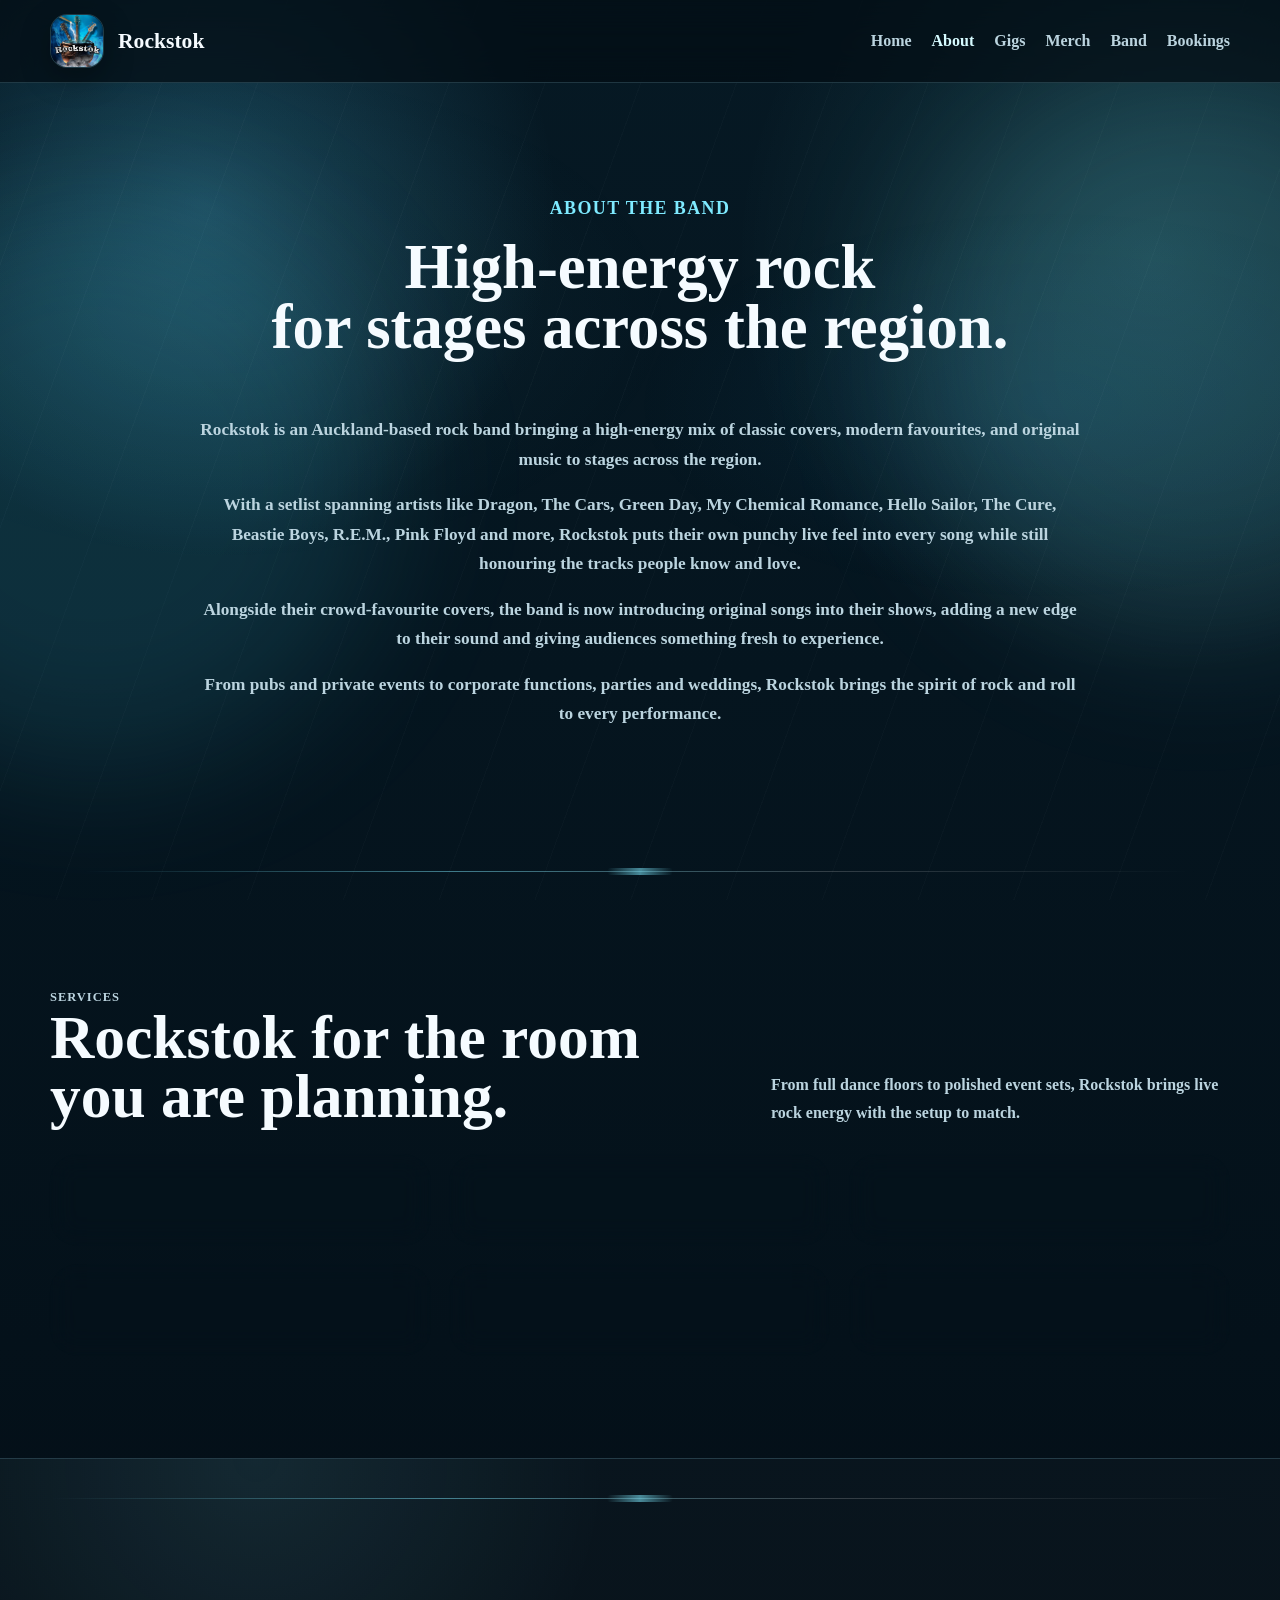
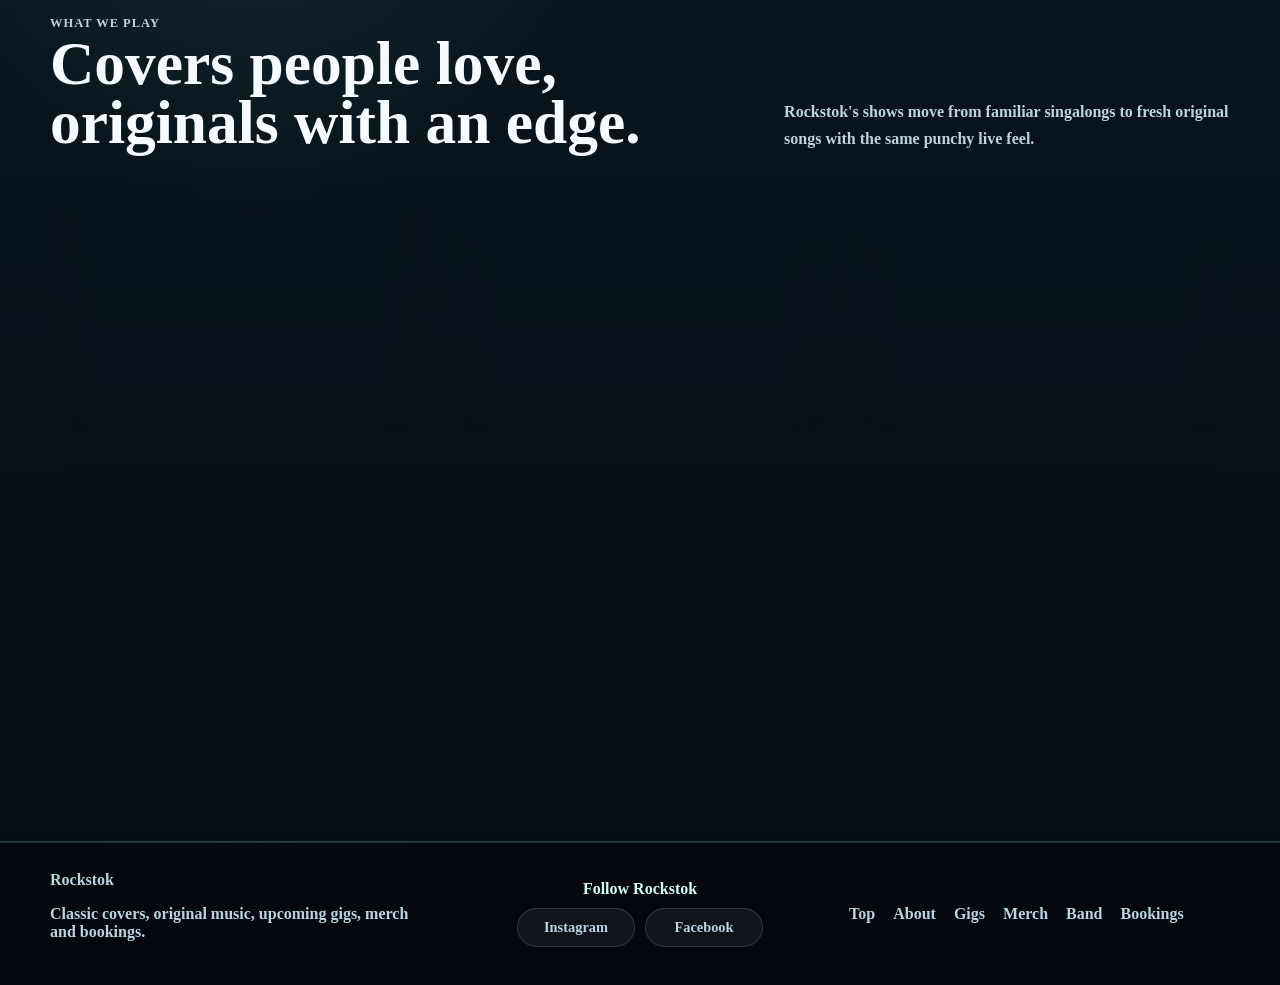
==== commit 5dff6e74: "Add files via upload" ====
--- a/about.html
+++ b/about.html
@@ -15,13 +15,13 @@
 
   <header class="site-header" id="top">
     <nav class="nav wrap" aria-label="Main navigation">
-      <a class="brand" href="home.html#top" aria-label="Rockstok home">
+      <a class="brand" href="index.html#top" aria-label="Rockstok home">
         <img class="brand-logo" src="assets/logo.png" alt="Rockstok logo" />
         <span>Rockstok</span>
       </a>
       <button class="nav-toggle" aria-expanded="false" aria-controls="nav-links">Menu</button>
       <div class="nav-links" id="nav-links">
-        <a href="home.html">Home</a>
+        <a href="index.html">Home</a>
         <a class="active" href="about.html">About</a>
         <a href="gigs.html">Gigs</a>
         <a href="https://rockstok-shop.fourthwall.com/en-nzd" target="_blank" rel="noopener">Merch</a>
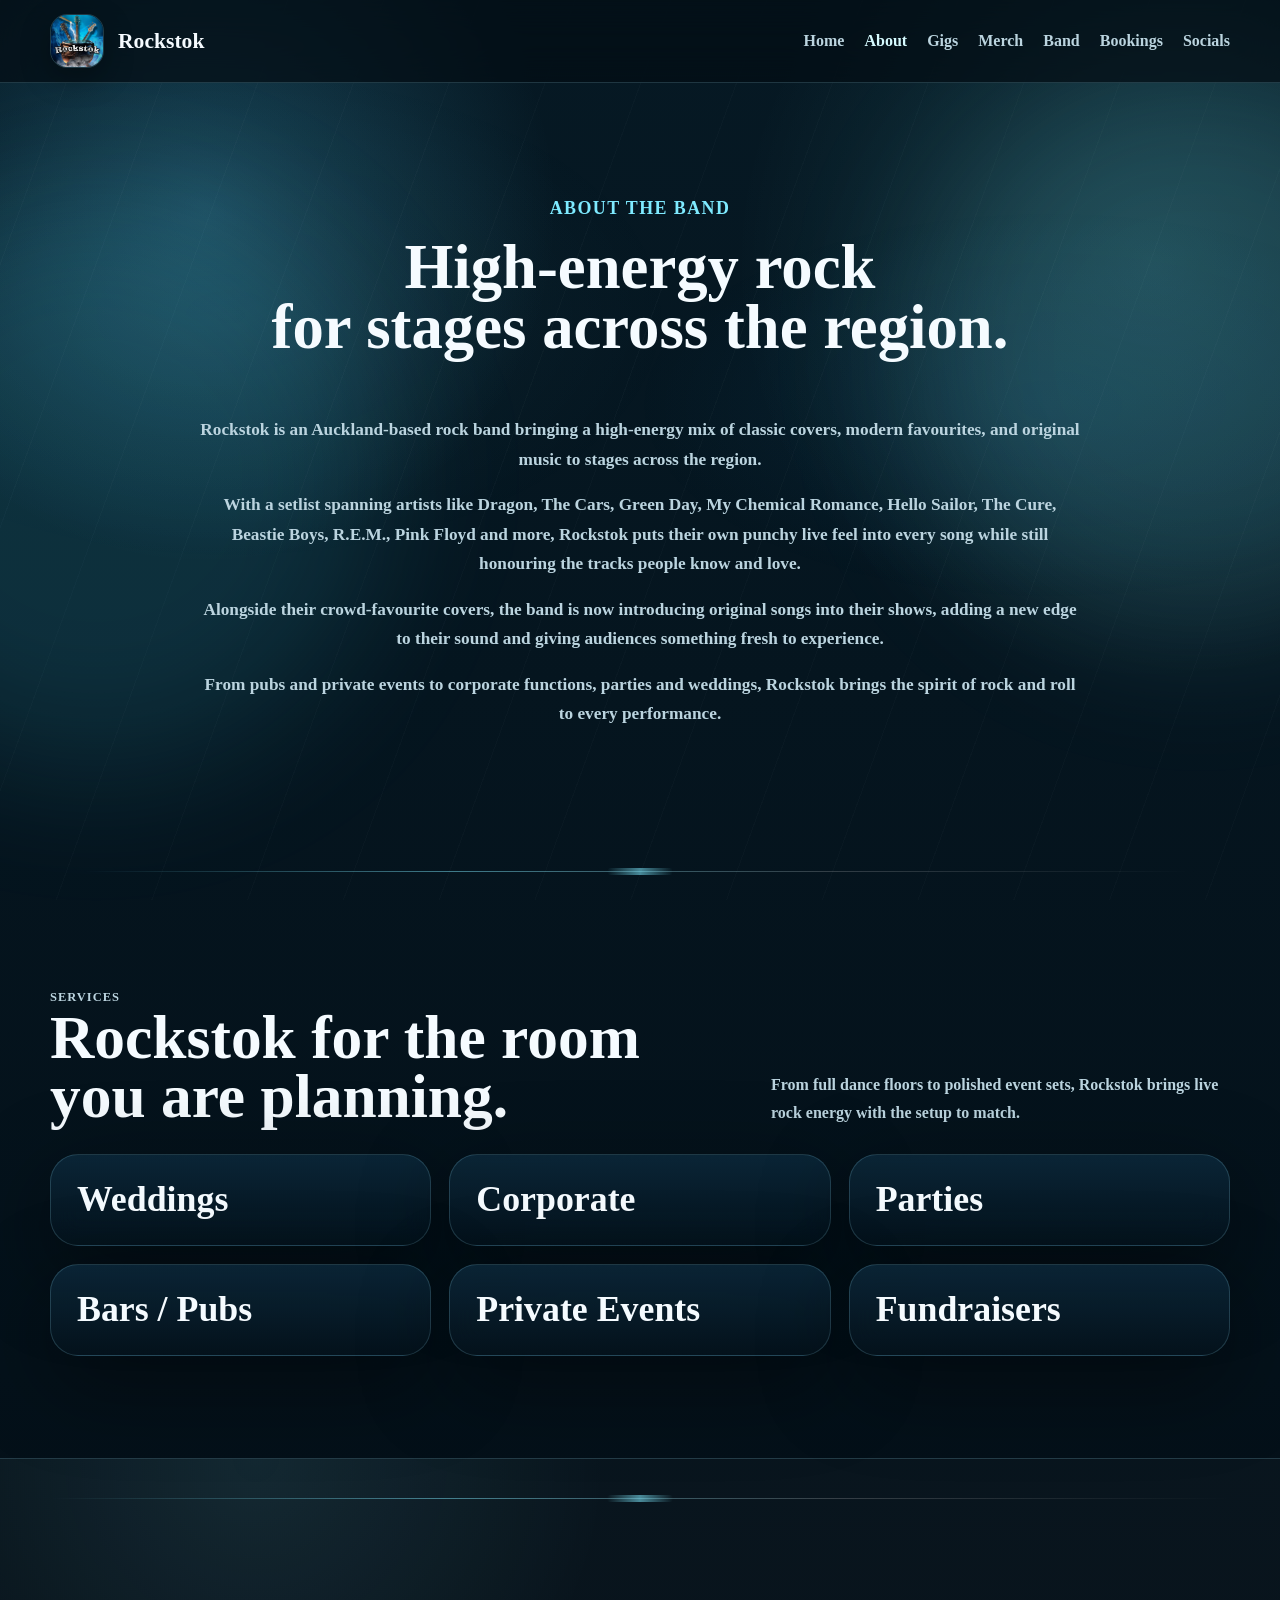
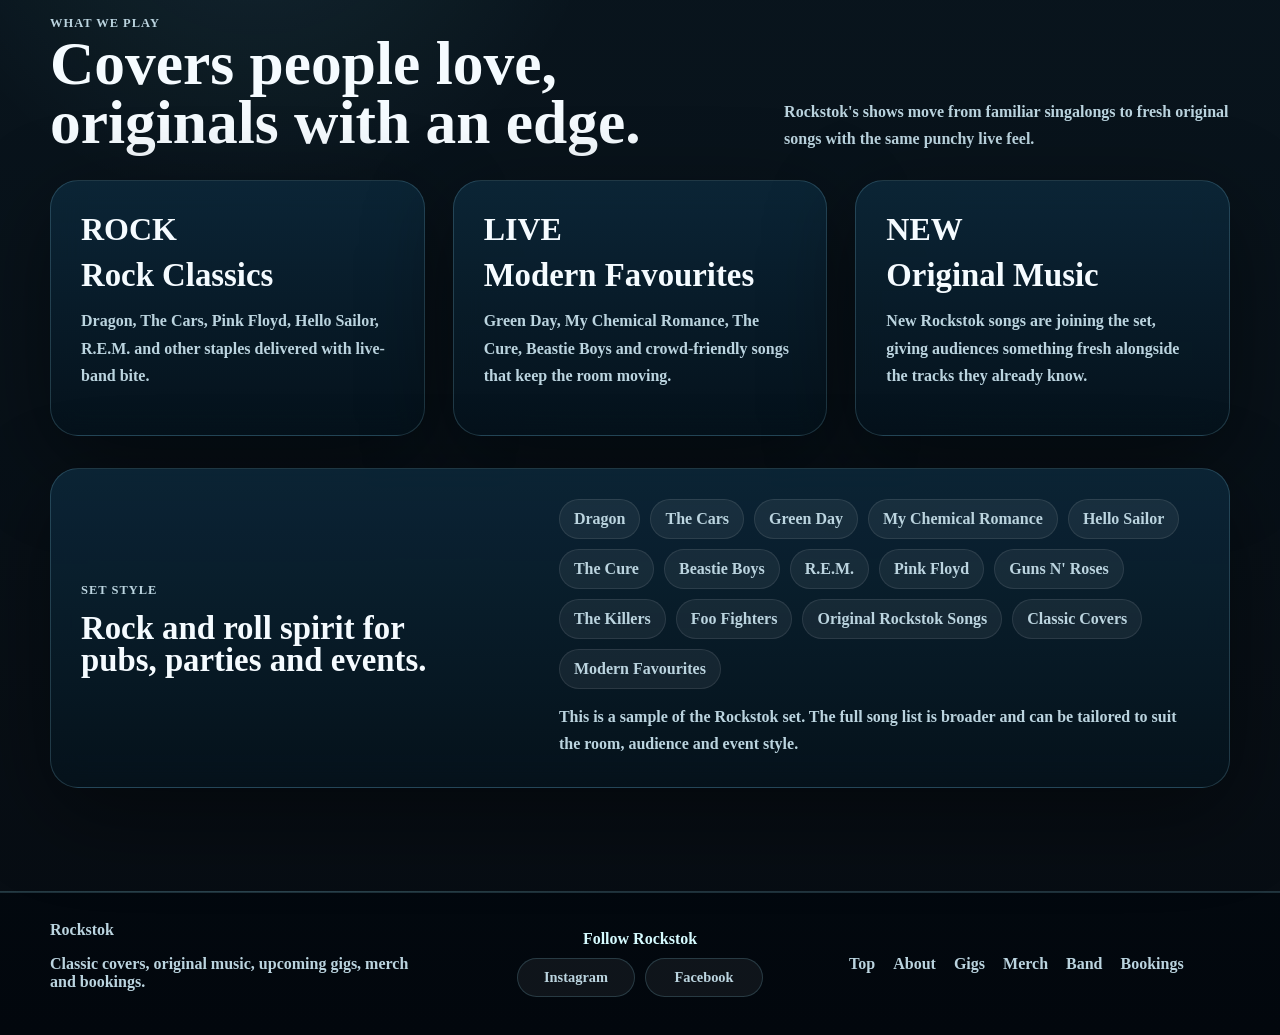
==== commit 30437ae8: "Socials - 080620261525" ====
--- a/about.html
+++ b/about.html
@@ -27,6 +27,7 @@
         <a href="https://rockstok-shop.fourthwall.com/en-nzd" target="_blank" rel="noopener">Merch</a>
         <a href="band.html">Band</a>
         <a href="booking.html">Bookings</a>
+        <a href="socials.html">Socials</a>
       </div>
     </nav>
   </header>
--- a/styles.css
+++ b/styles.css
@@ -1138,3 +1138,165 @@
     justify-content: flex-start;
   }
 }
+
+/* Mobile fix for About section text overflowing */
+@media (max-width: 700px) {
+  .about-page-section {
+    overflow: hidden;
+    text-align: center;
+  }
+
+  .about-page-section h2 {
+    font-size: clamp(2rem, 10vw, 3.2rem);
+    line-height: 1.05;
+    max-width: 100%;
+    overflow-wrap: anywhere;
+    word-break: normal;
+  }
+
+  .about-page-section h2 span {
+    display: inline;
+    white-space: normal;
+  }
+
+  .about-page-section .copy-block {
+    max-width: 100%;
+    font-size: 1rem;
+    line-height: 1.55;
+  }
+}
+
+/* Homepage hero buttons: 2x2 grid, centred in the left hero text area */
+.hero .hero-copy .hero-actions.hero-actions-grid {
+  display: grid !important;
+  grid-template-columns: repeat(2, minmax(0, 1fr));
+  gap: 1rem;
+  width: min(100%, 620px);
+  max-width: 620px;
+  margin: 6rem auto 0 !important;
+  padding: 0;
+  transform: none !important;
+  justify-content: center;
+  align-items: center;
+}
+
+.hero .hero-copy .hero-actions.hero-actions-grid .button {
+  width: 100%;
+  min-width: 0;
+  justify-content: center;
+  text-align: center;
+}
+
+@media (max-width: 850px) {
+  .hero .hero-copy .hero-actions.hero-actions-grid {
+    grid-template-columns: repeat(2, minmax(0, 1fr));
+    width: min(100%, 620px);
+    margin: 24px auto 0 !important;
+    transform: none !important;
+  }
+}
+
+@media (max-width: 600px) {
+  .hero .hero-copy .hero-actions.hero-actions-grid {
+    grid-template-columns: 1fr;
+    width: min(100%, 420px);
+  }
+}
+
+/* Socials page */
+.socials-page h1 {
+  font-size: clamp(3rem, 7vw, 5.5rem);
+  line-height: 0.95;
+  margin: 0;
+  max-width: 720px;
+}
+
+.socials-grid {
+  display: grid;
+  grid-template-columns: repeat(3, minmax(0, 1fr));
+  gap: 1.25rem;
+  margin-top: 2rem;
+}
+
+.logo-socials-grid {
+  align-items: stretch;
+}
+
+.social-card {
+  overflow: hidden;
+}
+
+.social-logo-card {
+  min-height: 340px;
+  padding: 2rem;
+  display: flex;
+  flex-direction: column;
+  align-items: center;
+  justify-content: center;
+  gap: 1.75rem;
+  text-align: center;
+}
+
+.social-logo-link {
+  display: inline-flex;
+  justify-content: center;
+  align-items: center;
+}
+
+.social-logo {
+  width: min(180px, 70%);
+  max-height: 180px;
+  object-fit: contain;
+  filter:
+    drop-shadow(0 0 18px rgba(92, 235, 255, 0.18))
+    drop-shadow(0 0 42px rgba(92, 235, 255, 0.08));
+  transition: transform 0.2s ease, filter 0.2s ease;
+}
+
+.social-logo-link:hover .social-logo {
+  transform: translateY(-3px) scale(1.03);
+  filter:
+    drop-shadow(0 0 22px rgba(92, 235, 255, 0.28))
+    drop-shadow(0 0 52px rgba(92, 235, 255, 0.12));
+}
+
+.social-link-button {
+  width: 100%;
+  max-width: 280px;
+  justify-content: center;
+}
+
+.promo-card {
+  background:
+    radial-gradient(circle at top, rgba(94, 238, 255, 0.18), transparent 45%),
+    rgba(5, 18, 28, 0.55);
+}
+
+@media (max-width: 1100px) {
+  .socials-grid {
+    grid-template-columns: 1fr;
+  }
+
+  .social-logo-card {
+    min-height: 260px;
+  }
+
+  .social-logo {
+    width: min(160px, 60%);
+  }
+}
+
+@media (max-width: 600px) {
+  .socials-page h1 {
+    font-size: clamp(2.6rem, 14vw, 4rem);
+  }
+
+  .social-logo-card {
+    padding: 1.4rem;
+    min-height: 230px;
+  }
+
+  .social-logo {
+    width: min(140px, 65%);
+  }
+}
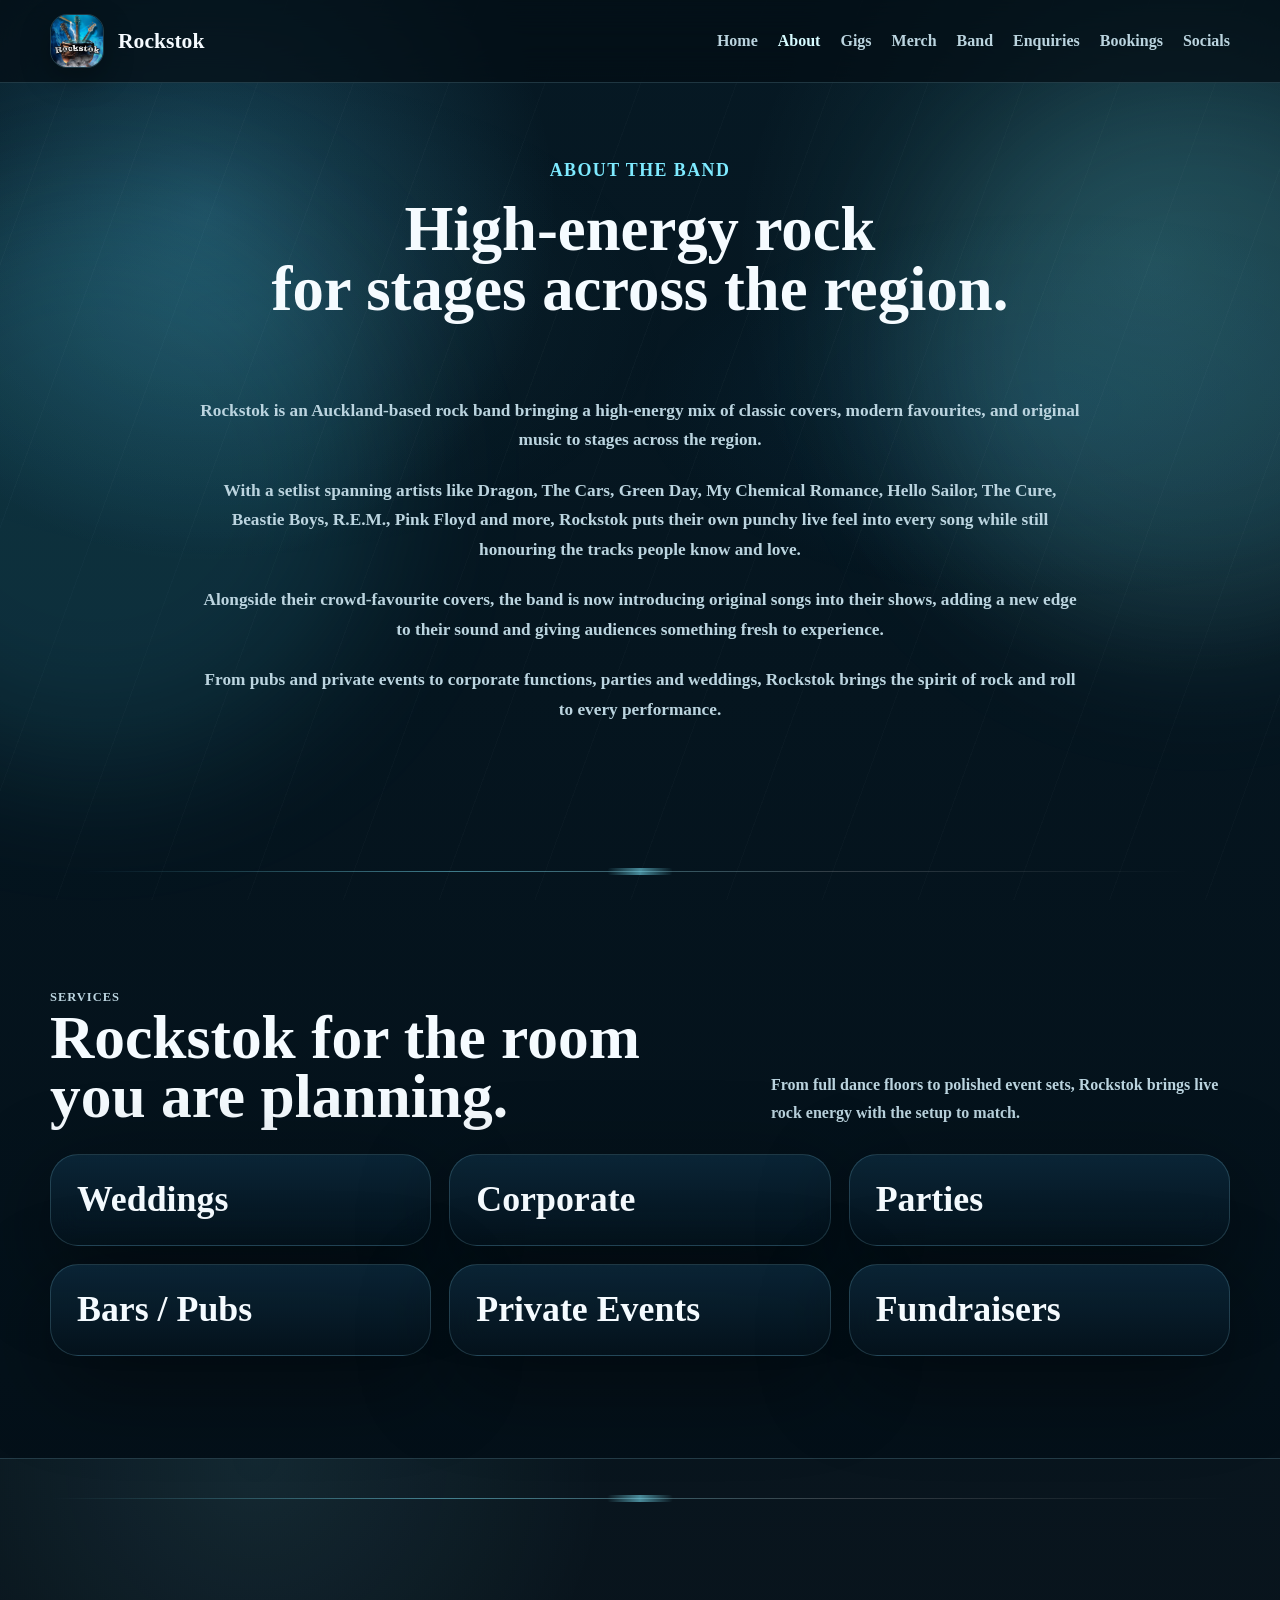
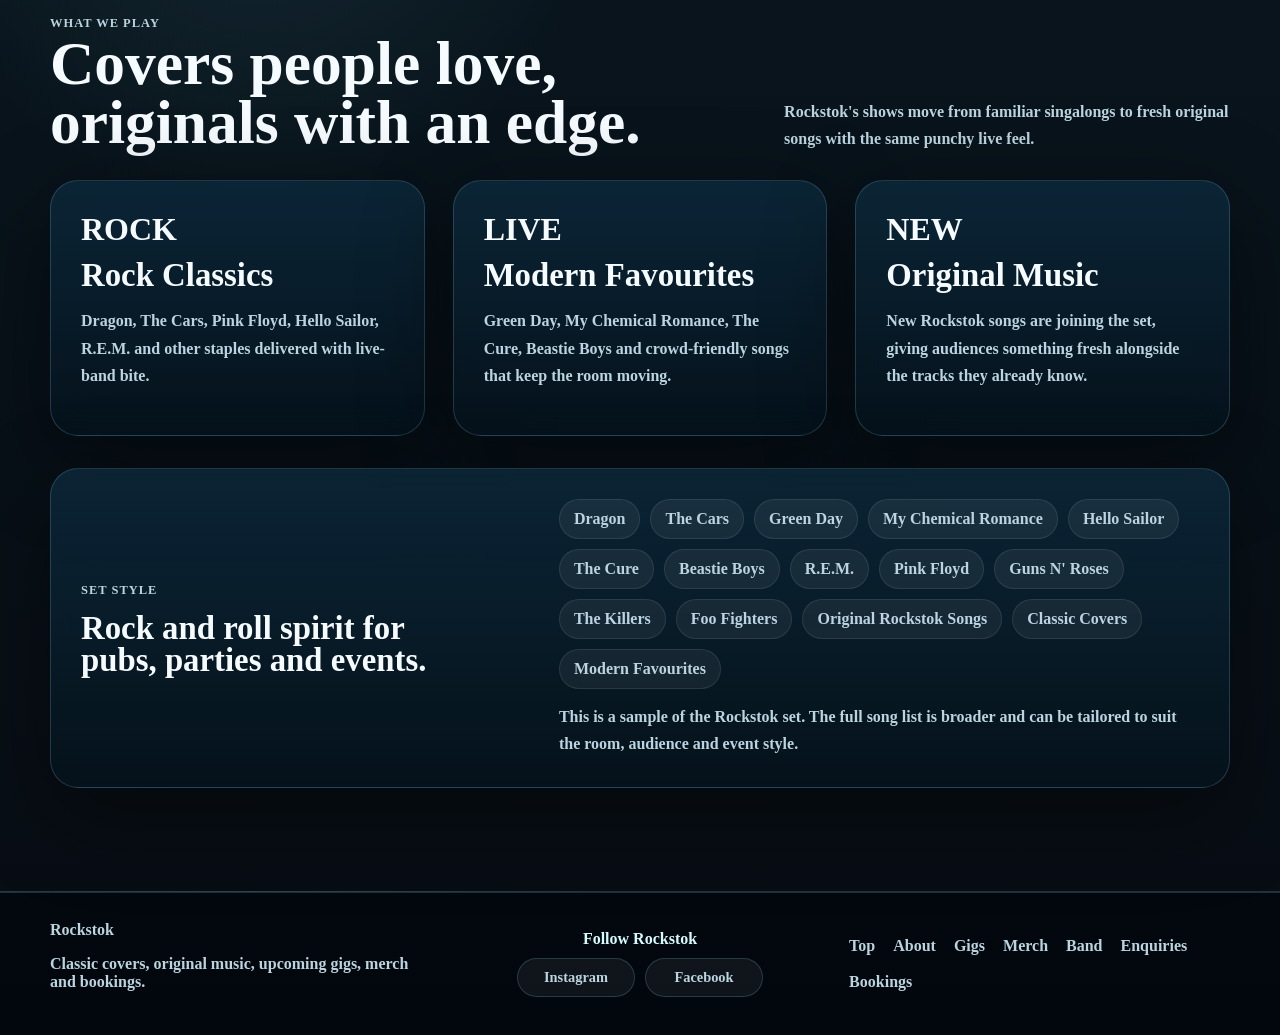
==== commit d7add557: "HotFixes" ====
--- a/about.html
+++ b/about.html
@@ -26,6 +26,7 @@
         <a href="gigs.html">Gigs</a>
         <a href="https://rockstok-shop.fourthwall.com/en-nzd" target="_blank" rel="noopener">Merch</a>
         <a href="band.html">Band</a>
+        <a href="enquiries.html">Enquiries</a>
         <a href="booking.html">Bookings</a>
         <a href="socials.html">Socials</a>
       </div>
@@ -140,6 +141,7 @@
         <a href="gigs.html">Gigs</a>
         <a href="https://rockstok-shop.fourthwall.com/en-nzd" target="_blank" rel="noopener">Merch</a>
         <a href="band.html">Band</a>
+        <a href="enquiries.html">Enquiries</a>
         <a href="booking.html">Bookings</a>
       </div>
     </div>
--- a/styles.css
+++ b/styles.css
@@ -81,7 +81,8 @@
 .nav-links a:hover, .nav-links a.active { color: var(--accent-3); }
 .nav-toggle { display: none; }
 
-.section-top { padding-top: clamp(72px, 8vw, 104px); }
+/* Page intro spacing: lower padding moves the small eyebrow labels and headings higher. */
+.section-top { padding-top: clamp(52px, 6vw, 82px); }
 .section {
   position: relative;
   padding: var(--section-space) 0;
@@ -110,7 +111,7 @@
   border-radius: 999px;
   background: linear-gradient(90deg, transparent, rgba(126,234,255,.55), transparent);
 }
-.page-section { padding-top: clamp(88px, 9vw, 128px); min-height: calc(100vh - 150px); }
+.page-section { padding-top: clamp(58px, 6vw, 88px); min-height: calc(100vh - 150px); }
 .page-section h1 { font-size: clamp(3.4rem, 7vw, 6.5rem); max-width: 12ch; }
 .about-page-section {
   display: grid;
@@ -486,7 +487,7 @@
   gap: var(--content-gap);
   align-items: start;
 }
-.booking-page-section { padding-top: 96px; min-height: calc(100vh - 160px); }
+.booking-page-section { padding-top: clamp(58px, 6vw, 86px); min-height: calc(100vh - 160px); }
 .booking-page-section .eyebrow {
   font-size: clamp(3.4rem, 8vw, 7.25rem);
   line-height: .9;
@@ -500,6 +501,12 @@
 .contact-card span { color: var(--muted); }
 .booking-card { padding: 22px; display: grid; gap: 14px; }
 label { display: grid; gap: 8px; font-weight: 800; color: var(--muted); }
+.field-hint {
+  color: var(--muted);
+  font-size: .86rem;
+  font-weight: 800;
+  line-height: 1.35;
+}
 input, textarea, select {
   width: 100%;
   border: 1px solid var(--line);
@@ -565,6 +572,13 @@
   height: 1px;
   object-fit: cover;
   opacity: 0;
+}
+
+/* Stop the private backstage shortcut from catching accidental phone taps. */
+@media (max-width: 850px) {
+  .backstage-link {
+    display: none;
+  }
 }
 
 .admin-section {
@@ -730,6 +744,17 @@
   .band-grid { grid-template-columns: repeat(2, minmax(0, 1fr)); }
   .booking-page-section { min-height: auto; }
   .page-section { min-height: auto; }
+
+  /* Mobile booking flow: heading first, form second, contact/follow boxes last. */
+  .booking-section .booking-copy {
+    display: contents;
+  }
+  .booking-section .booking-copy > .eyebrow { order: 1; }
+  .booking-section .booking-copy > h1,
+  .booking-section .booking-copy > h2 { order: 2; }
+  .booking-section .booking-copy > p { order: 3; }
+  .booking-section .booking-form { order: 4; }
+  .booking-section .contact-stack { order: 5; margin-top: 0; }
 }
 @media (max-width: 850px) {
   :root {
@@ -738,8 +763,8 @@
     --radius: 22px;
   }
   .wrap { width: min(100% - 28px, 1180px); }
-  .section-top { padding-top: 44px; }
-  .page-section { padding-top: 58px; }
+  .section-top { padding-top: 30px; }
+  .page-section { padding-top: 34px; }
   .section-heading, .footer-grid { display: block; }
   .section-heading p { margin-top: 12px; }
   .footer-social {
@@ -773,7 +798,7 @@
   .about-page-section h2 { font-size: clamp(2.05rem, 7.8vw, 3.25rem); max-width: none; }
   h2 { font-size: clamp(2rem, 10vw, 3.3rem); }
   h3 { font-size: clamp(1.35rem, 6vw, 2rem); }
-  .booking-page-section { padding-top: 54px; }
+  .booking-page-section { padding-top: 34px; }
   .booking-page-section .eyebrow { font-size: clamp(3rem, 14vw, 4.75rem); }
   .booking-page-section h1 { font-size: clamp(2rem, 9vw, 3.2rem); max-width: 12ch; }
   .collapsible-copy:not(.expanded) p:nth-of-type(n+3) { display: none; }
@@ -810,6 +835,10 @@
     border-radius: 18px;
     padding: 16px;
     box-shadow: var(--shadow);
+  }
+  .nav-links .admin-nav-button {
+    width: 100%;
+    justify-content: flex-start;
   }
   .nav-links.open { display: flex; }
 }
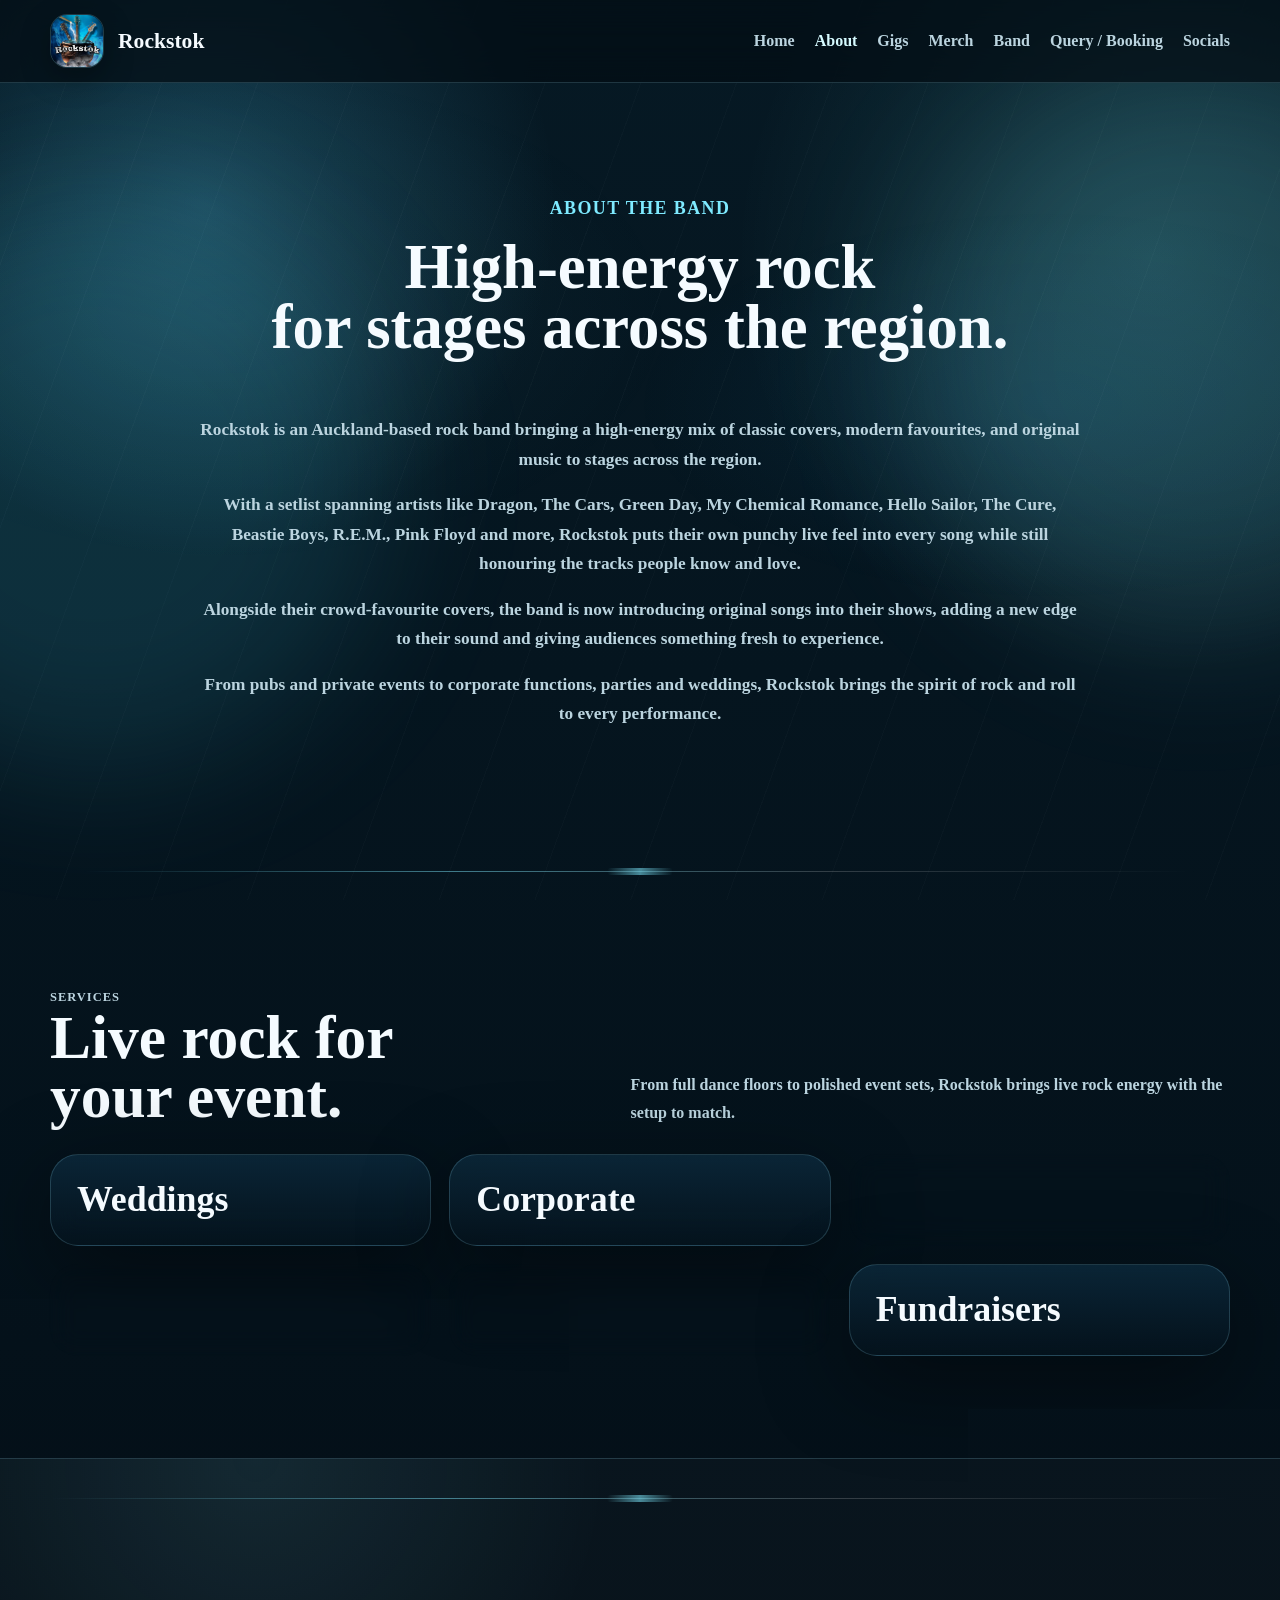
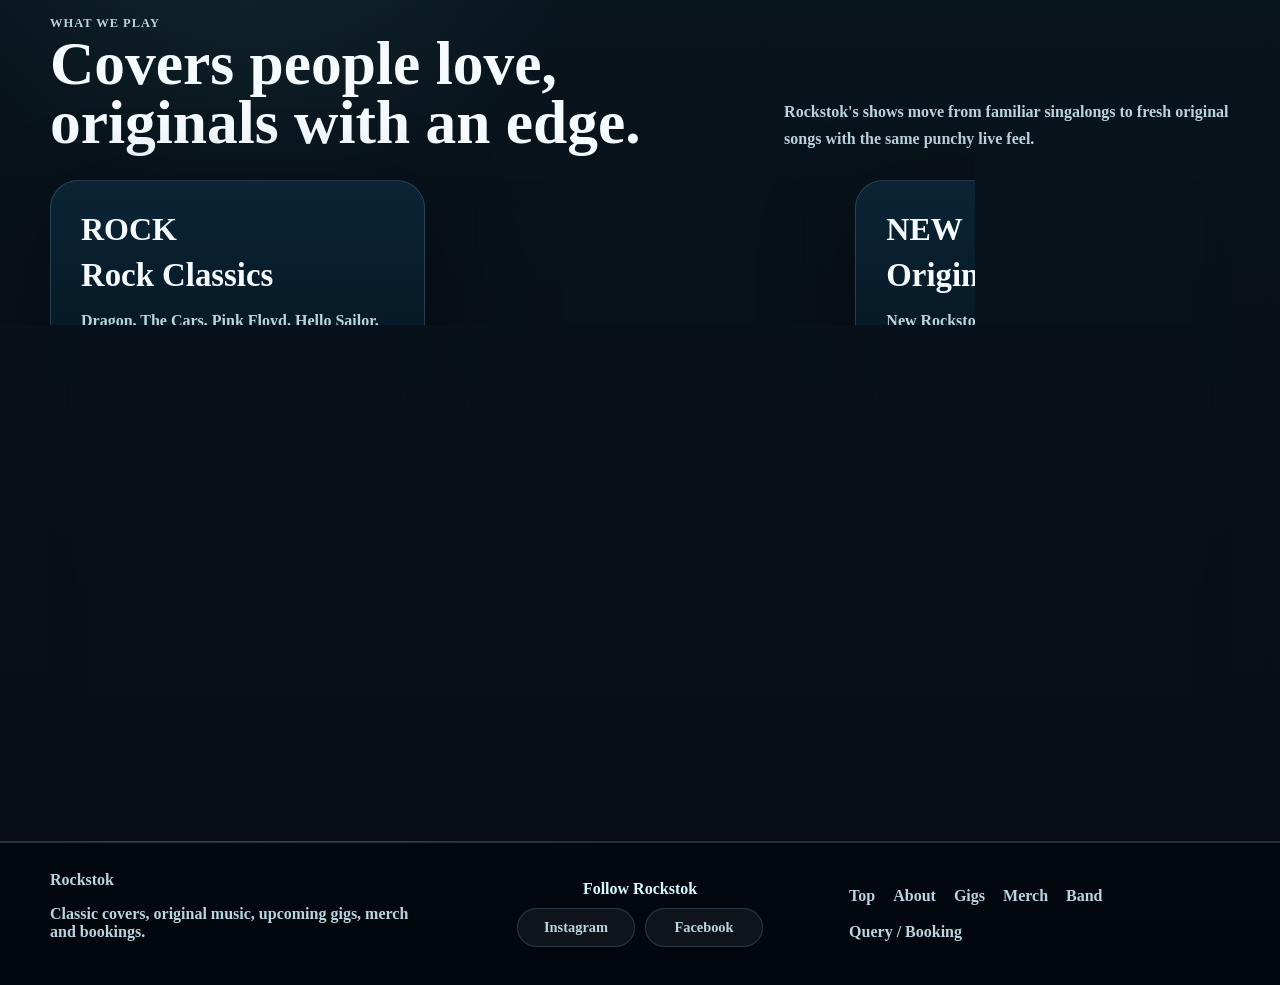
==== commit 7f61957d: "Admin Fix / HomePage Updates" ====
--- a/about.html
+++ b/about.html
@@ -26,8 +26,7 @@
         <a href="gigs.html">Gigs</a>
         <a href="https://rockstok-shop.fourthwall.com/en-nzd" target="_blank" rel="noopener">Merch</a>
         <a href="band.html">Band</a>
-        <a href="enquiries.html">Enquiries</a>
-        <a href="booking.html">Bookings</a>
+        <a href="booking.html">Query / Booking</a>
         <a href="socials.html">Socials</a>
       </div>
     </nav>
@@ -55,7 +54,7 @@
       <div class="section-heading">
         <div>
           <p class="eyebrow">Services</p>
-          <h2>Rockstok for the room you are planning.</h2>
+          <h2>Live rock for your event.</h2>
         </div>
         <p>From full dance floors to polished event sets, Rockstok brings live rock energy with the setup to match.</p>
       </div>
@@ -141,8 +140,7 @@
         <a href="gigs.html">Gigs</a>
         <a href="https://rockstok-shop.fourthwall.com/en-nzd" target="_blank" rel="noopener">Merch</a>
         <a href="band.html">Band</a>
-        <a href="enquiries.html">Enquiries</a>
-        <a href="booking.html">Bookings</a>
+        <a href="booking.html">Query / Booking</a>
       </div>
     </div>
   </footer>
--- a/styles.css
+++ b/styles.css
@@ -1,4 +1,5 @@
 
+/* Theme tokens shared across the whole site. */
 :root {
   --bg: #030d14;
   --bg-2: #061b28;
@@ -45,6 +46,7 @@
   z-index: -2;
 }
 
+/* Base element resets and page background effects. */
 a { color: inherit; text-decoration: none; }
 img { display: block; max-width: 100%; }
 .wrap { width: min(1180px, calc(100% - clamp(32px, 5vw, 72px))); margin: 0 auto; }
@@ -61,6 +63,7 @@
 .smoke-a { left: -12rem; top: 12rem; background: rgba(71, 219, 255, .13); }
 .smoke-b { right: -13rem; top: 4rem; background: rgba(126, 234, 255, .12); }
 
+/* Sticky header and shared navigation. */
 .site-header {
   position: sticky;
   top: 0;
@@ -81,8 +84,8 @@
 .nav-links a:hover, .nav-links a.active { color: var(--accent-3); }
 .nav-toggle { display: none; }
 
-/* Page intro spacing: lower padding moves the small eyebrow labels and headings higher. */
-.section-top { padding-top: clamp(52px, 6vw, 82px); }
+/* Standard section spacing and glowing dividers. */
+.section-top { padding-top: clamp(72px, 8vw, 104px); }
 .section {
   position: relative;
   padding: var(--section-space) 0;
@@ -111,7 +114,7 @@
   border-radius: 999px;
   background: linear-gradient(90deg, transparent, rgba(126,234,255,.55), transparent);
 }
-.page-section { padding-top: clamp(58px, 6vw, 88px); min-height: calc(100vh - 150px); }
+.page-section { padding-top: clamp(88px, 9vw, 128px); min-height: calc(100vh - 150px); }
 .page-section h1 { font-size: clamp(3.4rem, 7vw, 6.5rem); max-width: 12ch; }
 .about-page-section {
   display: grid;
@@ -142,6 +145,8 @@
   line-height: 1.72;
 }
 .band-page-heading h1 { max-width: 18ch; }
+
+/* Homepage hero, next-up panel and primary action buttons. */
 .hero { position: relative; overflow: hidden; }
 .hero-grid {
   min-height: min(780px, calc(100vh - 74px));
@@ -481,13 +486,14 @@
   object-position: center top;
 }
 
+/* Query / booking forms and contact cards. */
 .booking-section {
   display: grid;
   grid-template-columns: .92fr 1.08fr;
   gap: var(--content-gap);
   align-items: start;
 }
-.booking-page-section { padding-top: clamp(58px, 6vw, 86px); min-height: calc(100vh - 160px); }
+.booking-page-section { padding-top: 96px; min-height: calc(100vh - 160px); }
 .booking-page-section .eyebrow {
   font-size: clamp(3.4rem, 8vw, 7.25rem);
   line-height: .9;
@@ -500,13 +506,11 @@
 .contact-card strong { color: var(--accent-3); }
 .contact-card span { color: var(--muted); }
 .booking-card { padding: 22px; display: grid; gap: 14px; }
+.form-field-group {
+  display: grid;
+  gap: 14px;
+}
 label { display: grid; gap: 8px; font-weight: 800; color: var(--muted); }
-.field-hint {
-  color: var(--muted);
-  font-size: .86rem;
-  font-weight: 800;
-  line-height: 1.35;
-}
 input, textarea, select {
   width: 100%;
   border: 1px solid var(--line);
@@ -522,6 +526,8 @@
   border-color: rgba(126,234,255,.46);
 }
 .site-footer { border-top: 1px solid var(--line); padding: 28px 0; color: var(--muted); }
+
+/* Footer columns, social buttons and utility links. */
 .footer-grid {
   display: grid;
   grid-template-columns: minmax(220px, 1fr) auto minmax(220px, 1fr);
@@ -572,13 +578,6 @@
   height: 1px;
   object-fit: cover;
   opacity: 0;
-}
-
-/* Stop the private backstage shortcut from catching accidental phone taps. */
-@media (max-width: 850px) {
-  .backstage-link {
-    display: none;
-  }
 }
 
 .admin-section {
@@ -732,10 +731,12 @@
   color: var(--accent-3);
 }
 
+/* Tablet breakpoint: narrow the hero before collapsing columns. */
 @media (max-width: 1120px) {
   .hero-grid { grid-template-columns: minmax(0, 1fr) minmax(320px, 400px); column-gap: 34px; }
   .hero-copy h1 { font-size: clamp(2.35rem, 4vw, 3.9rem); }
 }
+/* Tablet/mobile breakpoint: stack major grids into one column. */
 @media (max-width: 980px) {
   .hero-grid, .two-col, .booking-section, .setlist { grid-template-columns: 1fr; }
   .hero-grid { min-height: auto; }
@@ -744,18 +745,8 @@
   .band-grid { grid-template-columns: repeat(2, minmax(0, 1fr)); }
   .booking-page-section { min-height: auto; }
   .page-section { min-height: auto; }
-
-  /* Mobile booking flow: heading first, form second, contact/follow boxes last. */
-  .booking-section .booking-copy {
-    display: contents;
-  }
-  .booking-section .booking-copy > .eyebrow { order: 1; }
-  .booking-section .booking-copy > h1,
-  .booking-section .booking-copy > h2 { order: 2; }
-  .booking-section .booking-copy > p { order: 3; }
-  .booking-section .booking-form { order: 4; }
-  .booking-section .contact-stack { order: 5; margin-top: 0; }
-}
+}
+/* Mobile navigation, section spacing and compact content cards. */
 @media (max-width: 850px) {
   :root {
     --section-space: 58px;
@@ -763,8 +754,8 @@
     --radius: 22px;
   }
   .wrap { width: min(100% - 28px, 1180px); }
-  .section-top { padding-top: 30px; }
-  .page-section { padding-top: 34px; }
+  .section-top { padding-top: 44px; }
+  .page-section { padding-top: 58px; }
   .section-heading, .footer-grid { display: block; }
   .section-heading p { margin-top: 12px; }
   .footer-social {
@@ -798,7 +789,7 @@
   .about-page-section h2 { font-size: clamp(2.05rem, 7.8vw, 3.25rem); max-width: none; }
   h2 { font-size: clamp(2rem, 10vw, 3.3rem); }
   h3 { font-size: clamp(1.35rem, 6vw, 2rem); }
-  .booking-page-section { padding-top: 34px; }
+  .booking-page-section { padding-top: 54px; }
   .booking-page-section .eyebrow { font-size: clamp(3rem, 14vw, 4.75rem); }
   .booking-page-section h1 { font-size: clamp(2rem, 9vw, 3.2rem); max-width: 12ch; }
   .collapsible-copy:not(.expanded) p:nth-of-type(n+3) { display: none; }
@@ -818,11 +809,28 @@
   }
   .nav-toggle {
     display: inline-flex;
+    grid-column: 3;
+    justify-self: end;
     background: var(--panel);
     color: var(--text);
     border: 1px solid var(--line);
     border-radius: 999px;
     padding: 10px 14px;
+  }
+  .nav {
+    display: grid;
+    grid-template-columns: 1fr auto 1fr;
+  }
+  .brand {
+    display: contents;
+  }
+  .brand-logo {
+    grid-column: 1;
+    justify-self: start;
+  }
+  .brand span {
+    grid-column: 2;
+    justify-self: center;
   }
   .nav-links {
     display: none;
@@ -836,12 +844,9 @@
     padding: 16px;
     box-shadow: var(--shadow);
   }
-  .nav-links .admin-nav-button {
-    width: 100%;
-    justify-content: flex-start;
-  }
   .nav-links.open { display: flex; }
 }
+/* Small phone adjustments. */
 @media (max-width: 520px) {
   .wrap { width: min(100% - 22px, 1180px); }
   .nav { padding: 10px 0; }
@@ -886,6 +891,7 @@
   display: none !important;
 }
 
+/* Backstage admin page: login, event form, filters and saved gig cards. */
 .admin-login-panel form {
   display: grid;
   gap: 14px;
@@ -1016,14 +1022,20 @@
   grid-template-columns: repeat(2, minmax(0, 1fr));
 }
 
+.admin-form-actions {
+  display: flex;
+  flex-wrap: wrap;
+  gap: 10px;
+}
+
 .admin-event-summary {
   display: grid;
-  grid-template-columns: repeat(3, minmax(0, 1fr));
+  grid-template-columns: repeat(2, minmax(0, 1fr));
   gap: 10px;
   margin-bottom: 14px;
 }
 
-.admin-event-summary span,
+.admin-summary-button,
 .admin-check-list span {
   border: 1px solid var(--line);
   border-radius: 16px;
@@ -1033,8 +1045,26 @@
   line-height: 1.45;
 }
 
-.admin-event-summary strong {
+.admin-summary-button {
+  cursor: pointer;
+  display: grid;
+  gap: 2px;
+  font: inherit;
+  font-size: .86rem;
+  text-align: left;
+}
+
+.admin-summary-button:hover,
+.admin-summary-button:focus-visible,
+.admin-summary-button.is-active {
+  border-color: rgba(126,234,255,.42);
+  background: rgba(126,234,255,.095);
+  color: var(--text);
+}
+
+.admin-summary-button strong {
   color: var(--accent-3);
+  font-size: 1.05rem;
 }
 
 .admin-list-section,
@@ -1048,9 +1078,41 @@
   align-items: start;
 }
 
+.admin-list-toolbar {
+  align-items: center;
+  display: flex;
+  flex-wrap: wrap;
+  gap: 12px;
+  justify-content: space-between;
+}
+
+.admin-list-toolbar .eyebrow {
+  margin: 0 0 3px;
+}
+
+.admin-list-toolbar h4 {
+  margin: 0;
+  font-size: 1.15rem;
+}
+
 .admin-gig-card-main {
   display: grid;
   gap: 8px;
+  min-width: 0;
+}
+
+.admin-gig-card-main span {
+  min-width: 0;
+  overflow-wrap: anywhere;
+}
+
+.admin-truncated-link {
+  display: inline-block;
+  max-width: 100%;
+  overflow: hidden;
+  text-overflow: ellipsis;
+  vertical-align: bottom;
+  white-space: nowrap;
 }
 
 .admin-gig-actions {
@@ -1142,6 +1204,7 @@
   background: var(--accent-3);
 }
 
+/* Admin-specific tablet layout. */
 @media (max-width: 980px) {
   .admin-intro {
     position: static;
@@ -1159,8 +1222,23 @@
   }
 
   .admin-form-row,
+  .admin-form-actions {
+    grid-template-columns: 1fr;
+  }
+
   .admin-event-summary {
-    grid-template-columns: 1fr;
+    grid-template-columns: repeat(2, minmax(0, 1fr));
+    gap: 7px;
+  }
+
+  .admin-summary-button {
+    border-radius: 12px;
+    padding: 9px 7px;
+    text-align: center;
+  }
+
+  .admin-form-actions {
+    display: grid;
   }
 
   .admin-gig-actions {
@@ -1226,9 +1304,59 @@
 }
 
 @media (max-width: 600px) {
+  .hero-copy {
+    display: contents;
+  }
+
+  .hero-copy .eyebrow {
+    order: 1;
+  }
+
+  .hero-copy h1 {
+    order: 2;
+  }
+
+  .hero-copy .lead {
+    order: 3;
+  }
+
+  .hero-card {
+    order: 4;
+  }
+
   .hero .hero-copy .hero-actions.hero-actions-grid {
     grid-template-columns: 1fr;
+    order: 5;
     width: min(100%, 420px);
+  }
+
+  .stat-strip {
+    order: 6;
+    padding-top: 22px;
+    position: relative;
+  }
+
+  .stat-strip::before {
+    content: "";
+    position: absolute;
+    top: 0;
+    left: 50%;
+    width: min(100%, 360px);
+    height: 1px;
+    transform: translateX(-50%);
+    background: linear-gradient(90deg, transparent, rgba(126,234,255,.52), rgba(255,255,255,.2), transparent);
+  }
+
+  .stat-strip::after {
+    content: "";
+    position: absolute;
+    top: -3px;
+    left: 50%;
+    width: 66px;
+    height: 7px;
+    transform: translateX(-50%);
+    border-radius: 999px;
+    background: linear-gradient(90deg, transparent, rgba(126,234,255,.55), transparent);
   }
 }
 
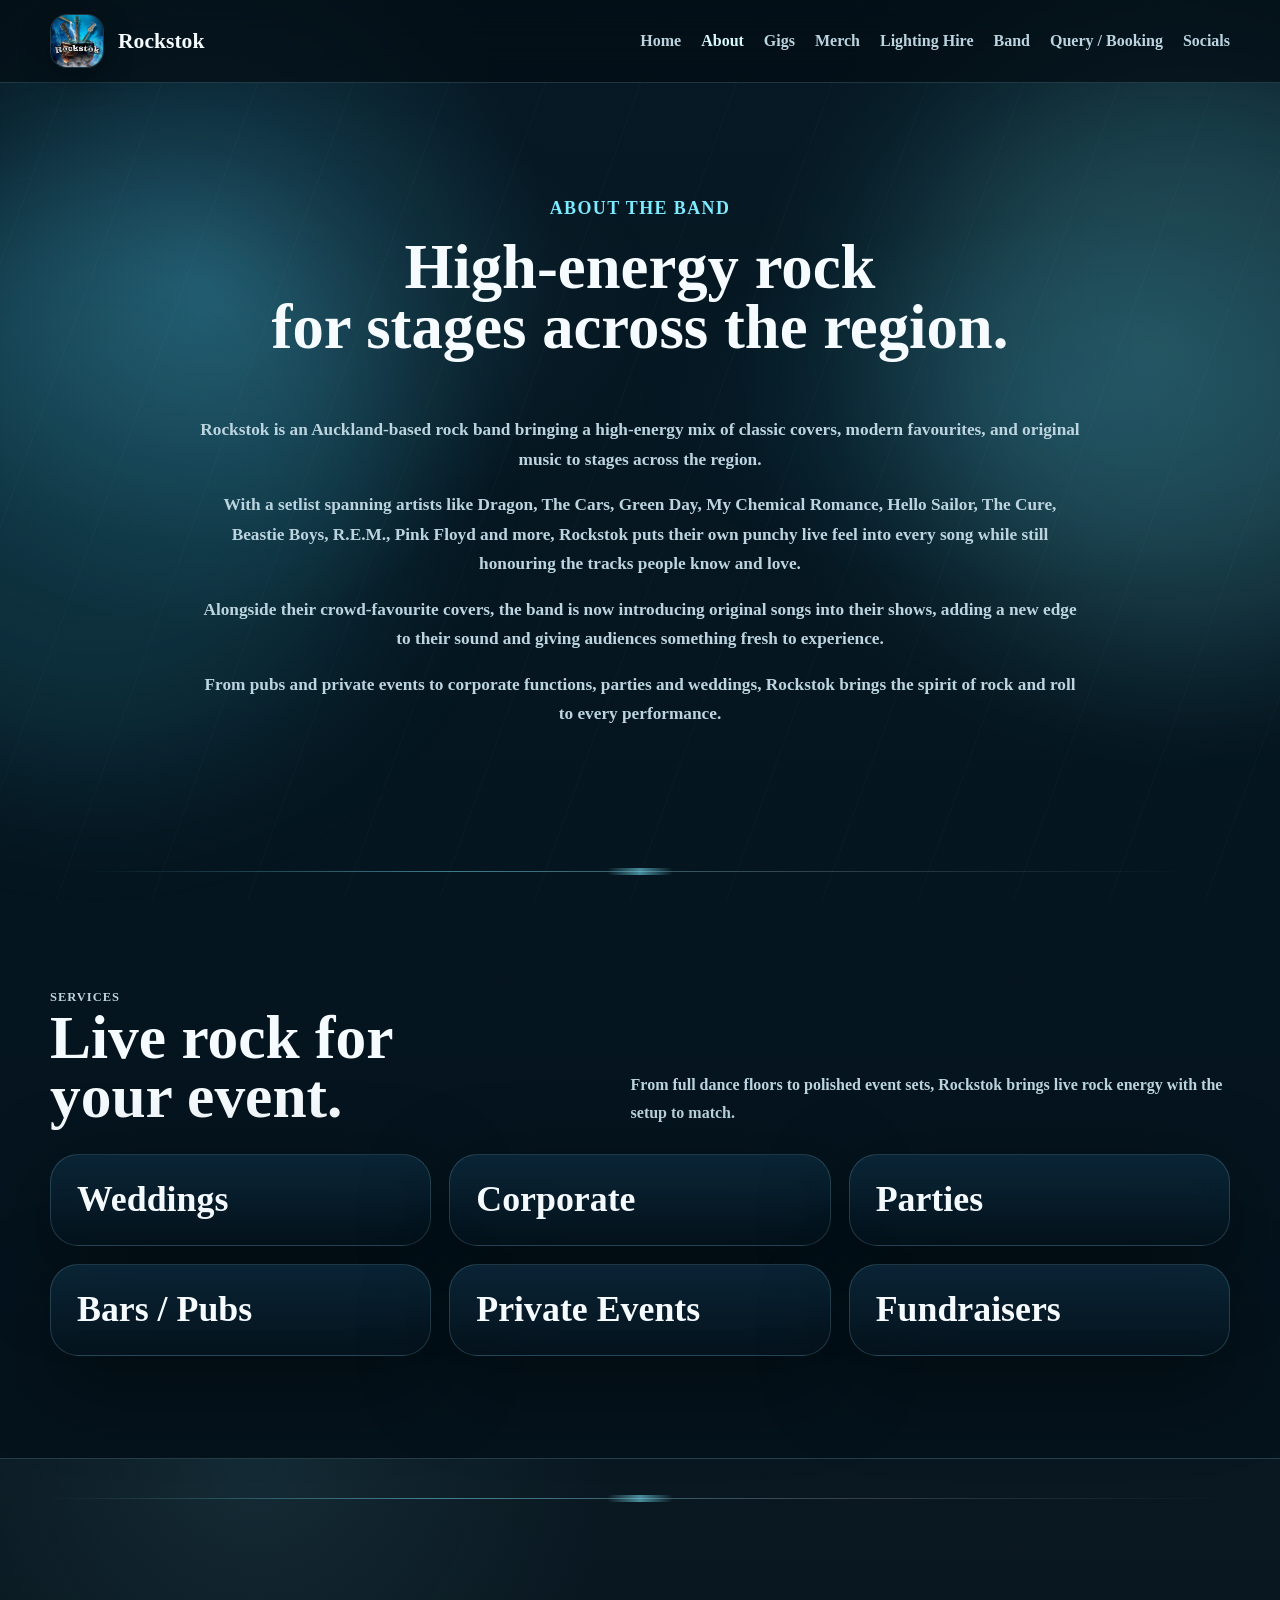
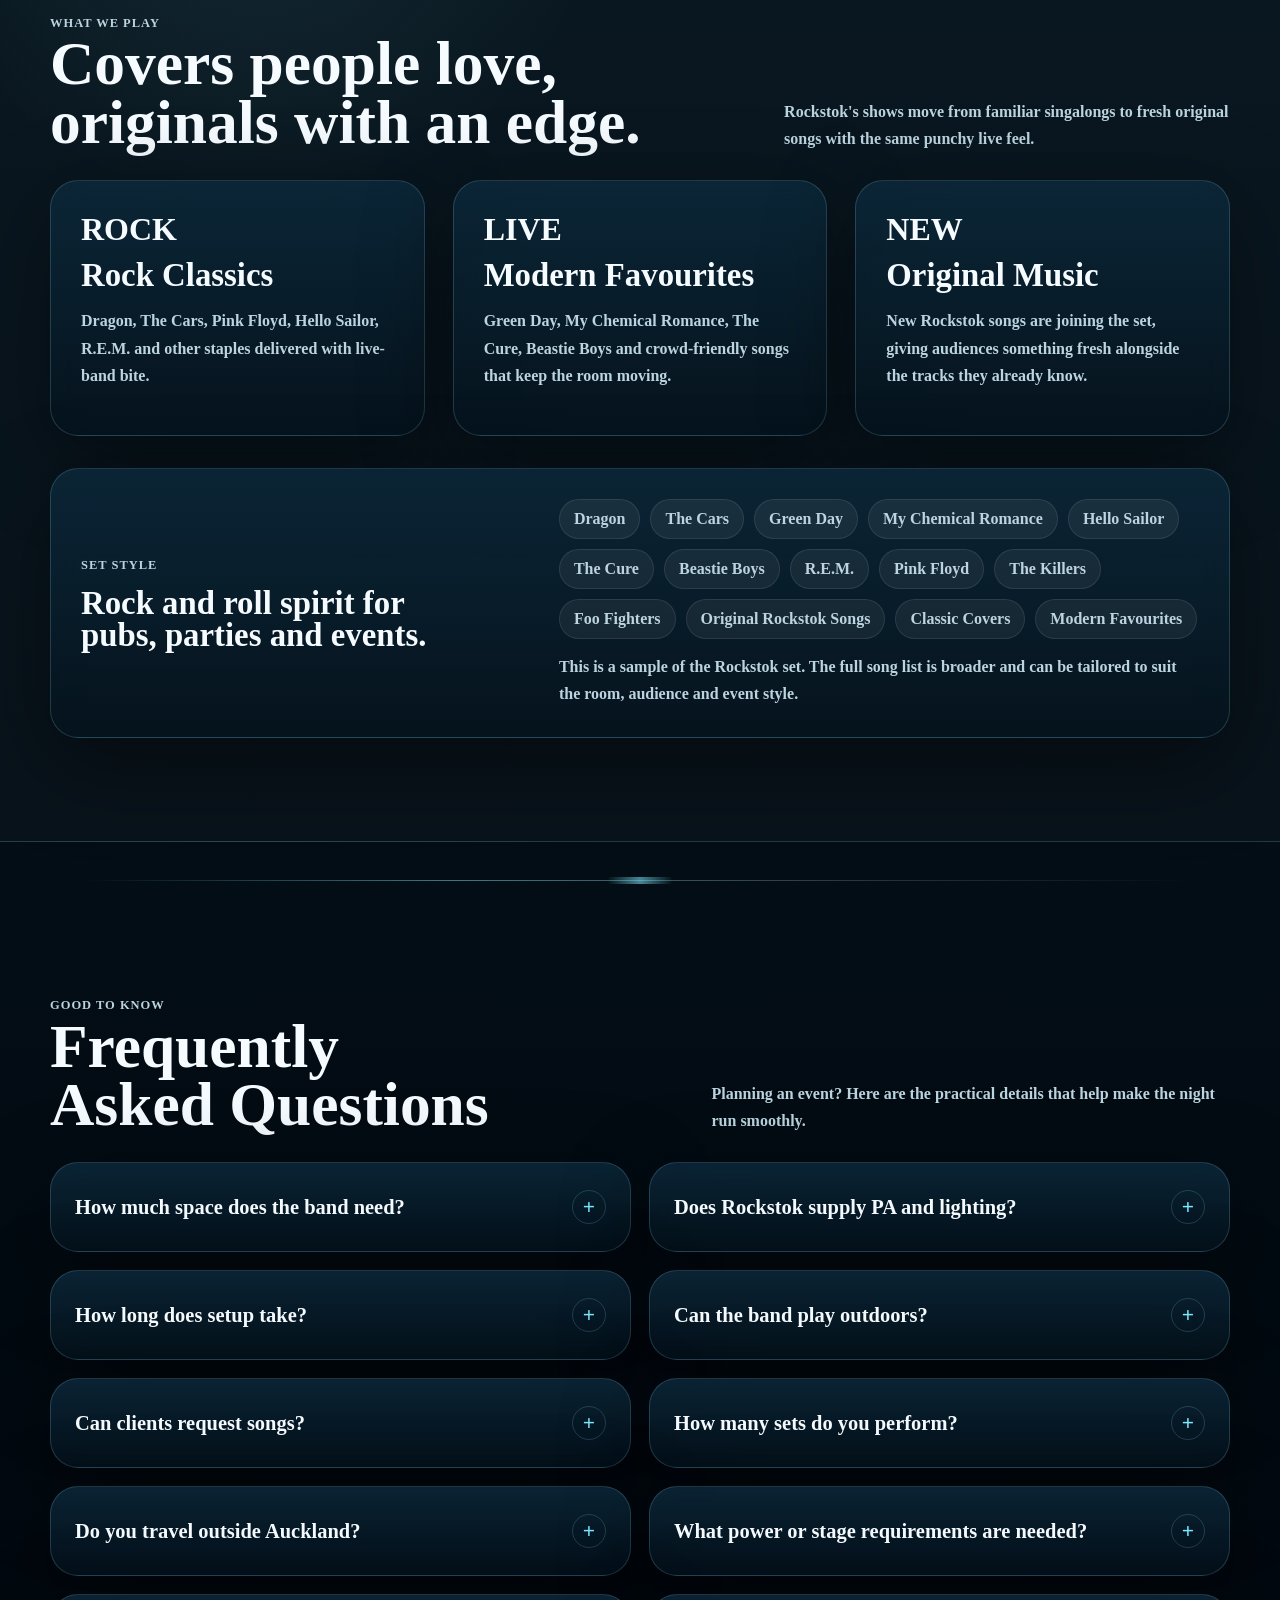
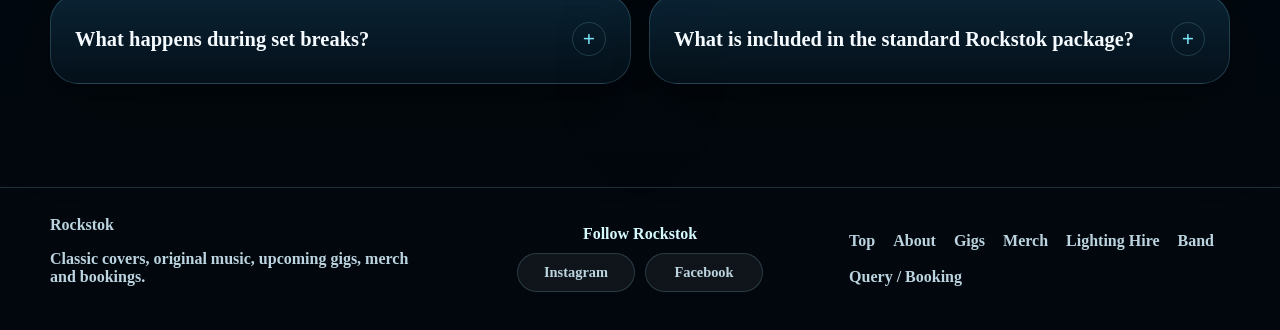
==== commit 1a3679f2: "Add files via upload" ====
--- a/about.html
+++ b/about.html
@@ -25,6 +25,7 @@
         <a class="active" href="about.html">About</a>
         <a href="gigs.html">Gigs</a>
         <a href="https://rockstok-shop.fourthwall.com/en-nzd" target="_blank" rel="noopener">Merch</a>
+        <a href="lighting.html">Lighting Hire</a>
         <a href="band.html">Band</a>
         <a href="booking.html">Query / Booking</a>
         <a href="socials.html">Socials</a>
@@ -121,6 +122,60 @@
         </div>
       </div>
     </section>
+
+    <!-- Common event and booking questions. -->
+    <section class="section wrap" id="faq">
+      <div class="section-heading">
+        <div>
+          <p class="eyebrow">Good to know</p>
+          <h2>Frequently Asked Questions</h2>
+        </div>
+        <p>Planning an event? Here are the practical details that help make the night run smoothly.</p>
+      </div>
+
+      <div class="faq-list">
+        <details class="faq-item glass-panel">
+          <summary>How much space does the band need?</summary>
+          <p>A stage or performance area around 5 metres wide by 4 metres deep is ideal for the band, but we can often work with smaller spaces. We also need a small front-of-house area out infront of the stage for the sound desk. Send us the venue layout and we can confirm what will work.</p>
+        </details>
+        <details class="faq-item glass-panel">
+          <summary>Does Rockstok supply PA and lighting?</summary>
+          <p>Yes. Rockstok can provide a PA system and stage lighting suitable for many venues and private events, and our dedicated sound technician is included with the band. If the venue already has production equipment, we can coordinate with them to confirm it meets the show's needs.</p>
+        </details>
+        <details class="faq-item glass-panel">
+          <summary>How long does setup take?</summary>
+          <p>Allow minimum two hours for load-in, setup and soundcheck. Larger venues or more involved production may need extra time, which we will confirm before the event.</p>
+        </details>
+        <details class="faq-item glass-panel">
+          <summary>Can the band play outdoors?</summary>
+          <p>Yes, provided there is a safe, level and fully covered performance area, reliable power and protection from wind and rain. Outdoor bookings should also have a wet-weather plan.</p>
+        </details>
+        <details class="faq-item glass-panel">
+          <summary>Can clients request songs?</summary>
+          <p>Absolutely. Requests made well before the event are welcome, and we will let you know what can be added to the set. The final song choices depend on suitability and preparation time.</p>
+        </details>
+        <details class="faq-item glass-panel">
+          <summary>How many sets do you perform?</summary>
+          <p>A typical booking is three 50-minute sets. We can tailor the running order and set lengths to suit the event schedule.</p>
+        </details>
+        <details class="faq-item glass-panel">
+          <summary>Do you travel outside Auckland?</summary>
+          <p>Yes. Rockstok can travel beyond Auckland, with travel costs and accommodation added where required. Tell us the location when enquiring and we will include the details in the quote.</p>
+        </details>
+        <details class="faq-item glass-panel">
+          <summary>What power or stage requirements are needed?</summary>
+          <p>We need a safe, stable performance area for the band, suitable dedicated power close to the stage, and a powered front-of-house area in the main room where our sound technician can set up the sound desk. We will confirm the exact power, access and production requirements with you or the venue before the event.</p>
+        </details>
+        <details class="faq-item glass-panel">
+          <summary>What happens during set breaks?</summary>
+          <p>Background music will play through the PA during breaks so the atmosphere keeps moving. We can use your event playlist or coordinate a playlist with the venue or organiser.</p>
+        </details>
+        <details class="faq-item glass-panel">
+          <summary>What is included in the standard Rockstok package?</summary>
+          <p>The standard Rockstok package includes the four-piece band, our dedicated sound technician, a PA system and a basic lighting rig. If the gig requires a larger or more specialised lighting setup, additional equipment can be hired and the extra lighting costs will be added to the quote.</p>
+        </details>
+      </div>
+    </section>
   </main>
 
   <footer class="site-footer">
@@ -139,6 +194,7 @@
         <a href="about.html">About</a>
         <a href="gigs.html">Gigs</a>
         <a href="https://rockstok-shop.fourthwall.com/en-nzd" target="_blank" rel="noopener">Merch</a>
+        <a href="lighting.html">Lighting Hire</a>
         <a href="band.html">Band</a>
         <a href="booking.html">Query / Booking</a>
       </div>
--- a/styles.css
+++ b/styles.css
@@ -349,6 +349,8 @@
 .gig-date span { display: block; color: var(--accent-3); letter-spacing: .12em; font-weight: 900; }
 .gig-date strong { display: block; font-size: 2.1rem; }
 .gig-meta, .notice { color: var(--muted); }
+.gig-actions { display: grid; gap: 10px; min-width: 172px; }
+.calendar-button { color: var(--accent-3); }
 .empty-card { padding: 28px; display: grid; gap: 12px; justify-items: start; }
 .empty-card p { color: var(--muted); line-height: 1.7; max-width: 680px; }
 
@@ -368,6 +370,75 @@
 .service-bubble h3 {
   font-size: clamp(1.35rem, 2.8vw, 2.45rem);
   line-height: 1;
+}
+
+.faq-list {
+  display: grid;
+  grid-template-columns: repeat(2, minmax(0, 1fr));
+  gap: clamp(12px, 2vw, 18px);
+  align-items: start;
+}
+
+.faq-item {
+  overflow: hidden;
+  transition: border-color .2s ease, background .2s ease;
+}
+
+.faq-item:hover,
+.faq-item[open] {
+  border-color: rgba(126,234,255,.42);
+  background: linear-gradient(180deg, rgba(16, 55, 76, 0.9), rgba(5, 19, 29, 0.82));
+}
+
+.faq-item summary {
+  position: relative;
+  display: flex;
+  align-items: center;
+  min-height: 88px;
+  padding: 22px 68px 22px 24px;
+  color: var(--text);
+  font-size: clamp(1.05rem, 1.6vw, 1.3rem);
+  line-height: 1.3;
+  cursor: pointer;
+  list-style: none;
+}
+
+.faq-item summary::-webkit-details-marker { display: none; }
+
+.faq-item summary::after {
+  content: "+";
+  position: absolute;
+  right: 24px;
+  top: 50%;
+  display: grid;
+  width: 32px;
+  height: 32px;
+  place-items: center;
+  transform: translateY(-50%);
+  border: 1px solid var(--line);
+  border-radius: 50%;
+  color: var(--accent);
+  font-size: 1.35rem;
+  line-height: 1;
+  transition: transform .2s ease, background .2s ease;
+}
+
+.faq-item[open] summary::after {
+  transform: translateY(-50%) rotate(45deg);
+  background: rgba(126,234,255,.12);
+}
+
+.faq-item summary:focus-visible {
+  outline: 2px solid var(--accent);
+  outline-offset: -4px;
+  border-radius: inherit;
+}
+
+.faq-item p {
+  margin: -2px 24px 0;
+  padding: 0 0 24px;
+  color: var(--muted);
+  line-height: 1.7;
 }
 
 .services-section, .merch-section {
@@ -525,6 +596,169 @@
   outline: 2px solid rgba(126,234,255,.25);
   border-color: rgba(126,234,255,.46);
 }
+
+/* Standalone event lighting hire page. */
+.lighting-hero {
+  position: relative;
+  overflow: hidden;
+  padding-bottom: var(--section-space);
+}
+.lighting-hero-grid {
+  min-height: min(680px, calc(100vh - 74px));
+  display: grid;
+  grid-template-columns: minmax(0, 1.12fr) minmax(340px, .88fr);
+  gap: var(--content-gap);
+  align-items: center;
+}
+.lighting-hero-copy h1 {
+  max-width: 11ch;
+  font-size: clamp(3.2rem, 6.4vw, 6.4rem);
+}
+.lighting-hero-actions {
+  display: flex;
+  flex-wrap: wrap;
+  gap: 12px;
+  margin-top: 30px;
+}
+.lighting-hero-panel {
+  padding: clamp(24px, 3vw, 36px);
+}
+.lighting-hero-panel h2 {
+  color: var(--accent-3);
+  font-size: clamp(3rem, 6vw, 5.4rem);
+}
+.lighting-hero-panel > p:not(.eyebrow) {
+  color: var(--muted);
+  line-height: 1.7;
+}
+.lighting-hero-points {
+  display: grid;
+  gap: 10px;
+  margin-top: 22px;
+}
+.lighting-hero-points span {
+  padding: 12px 14px;
+  border: 1px solid var(--line);
+  border-radius: 14px;
+  background: rgba(255,255,255,.045);
+  color: var(--accent-3);
+}
+.lighting-package-grid {
+  display: grid;
+  grid-template-columns: repeat(2, minmax(0, 1fr));
+  gap: clamp(18px, 2.5vw, 28px);
+}
+.lighting-package-card {
+  --tier-color: var(--accent);
+  display: flex;
+  flex-direction: column;
+  gap: 16px;
+  padding: clamp(20px, 2.6vw, 30px);
+  overflow: hidden;
+}
+.lighting-package-card[data-tier="bronze"] { --tier-color: #d59a65; }
+.lighting-package-card[data-tier="silver"] { --tier-color: #d8e6ec; }
+.lighting-package-card[data-tier="gold"] { --tier-color: #ffd769; }
+.lighting-package-card[data-tier="platinum"] { --tier-color: #c5f7ff; }
+.lighting-card-visual {
+  position: relative;
+  min-height: 132px;
+  display: flex;
+  justify-content: center;
+  align-items: flex-start;
+  gap: clamp(14px, 3vw, 34px);
+  padding: 24px 20px;
+  border: 1px solid rgba(255,255,255,.08);
+  border-radius: calc(var(--radius) - 12px);
+  background:
+    linear-gradient(180deg, rgba(255,255,255,.065), transparent),
+    #03101a;
+  overflow: hidden;
+}
+.lighting-card-visual::before {
+  content: "";
+  position: absolute;
+  top: 22px;
+  left: 10%;
+  right: 10%;
+  height: 4px;
+  border-radius: 999px;
+  background: linear-gradient(90deg, transparent, var(--tier-color), transparent);
+  box-shadow: 0 0 18px var(--tier-color);
+}
+.lighting-card-visual::after {
+  content: "";
+  position: absolute;
+  inset: 26px 8% 0;
+  background: conic-gradient(from 165deg at 50% 0%, transparent 0 41%, color-mix(in srgb, var(--tier-color) 23%, transparent) 44% 56%, transparent 59% 100%);
+  filter: blur(3px);
+}
+.lighting-card-visual span {
+  position: relative;
+  z-index: 1;
+  width: 18px;
+  height: 18px;
+  border-radius: 50%;
+  background: var(--tier-color);
+  box-shadow: 0 0 18px var(--tier-color), 0 0 42px color-mix(in srgb, var(--tier-color) 55%, transparent);
+}
+.lighting-card-visual span:nth-child(even) { margin-top: 28px; }
+.lighting-card-visual-truss::before { height: 8px; }
+.lighting-package-heading .eyebrow { color: var(--tier-color); }
+.lighting-package-heading h3 { font-size: clamp(1.8rem, 3vw, 2.8rem); }
+.lighting-package-summary {
+  margin: 0;
+  color: var(--muted);
+  line-height: 1.6;
+}
+.lighting-service-prices {
+  display: grid;
+  grid-template-columns: repeat(2, minmax(0, 1fr));
+  gap: 10px;
+}
+.lighting-service-prices div {
+  display: grid;
+  gap: 5px;
+  padding: 14px;
+  border: 1px solid var(--line);
+  border-radius: 16px;
+  background: rgba(255,255,255,.045);
+}
+.lighting-service-prices strong {
+  color: var(--tier-color);
+  font-size: clamp(2rem, 4vw, 3.25rem);
+  line-height: .9;
+}
+.lighting-service-prices span {
+  color: var(--muted);
+  font-size: .82rem;
+  text-transform: uppercase;
+  letter-spacing: .05em;
+}
+.lighting-package-list {
+  display: grid;
+  gap: 10px;
+  margin: 0 0 8px;
+  padding-left: 20px;
+  color: var(--muted);
+  line-height: 1.5;
+}
+.lighting-package-list li::marker { color: var(--tier-color); }
+.lighting-package-card .button { margin-top: auto; }
+.lighting-details-section {
+  border-top: 1px solid var(--line);
+  border-bottom: 1px solid var(--line);
+  background:
+    radial-gradient(circle at 80% 20%, rgba(126,234,255,.1), transparent 24rem),
+    rgba(255,255,255,.025);
+}
+.lighting-info-grid {
+  display: grid;
+  grid-template-columns: repeat(3, minmax(0, 1fr));
+  gap: clamp(18px, 2.4vw, 28px);
+}
+.lighting-enquiry-section { scroll-margin-top: 90px; }
+.lighting-form-row { grid-template-columns: repeat(2, minmax(0, 1fr)); }
 .site-footer { border-top: 1px solid var(--line); padding: 28px 0; color: var(--muted); }
 
 /* Footer columns, social buttons and utility links. */
@@ -738,7 +972,7 @@
 }
 /* Tablet/mobile breakpoint: stack major grids into one column. */
 @media (max-width: 980px) {
-  .hero-grid, .two-col, .booking-section, .setlist { grid-template-columns: 1fr; }
+  .hero-grid, .two-col, .booking-section, .setlist, .lighting-hero-grid { grid-template-columns: 1fr; }
   .hero-grid { min-height: auto; }
   .hero-card { margin-top: 0; justify-self: stretch; max-width: none; }
   .stat-strip { grid-template-columns: repeat(3, minmax(0, 1fr)); }
@@ -766,7 +1000,10 @@
     text-align: left;
   }
   .services-grid, .product-grid, .band-grid { grid-template-columns: 1fr; }
+  .lighting-package-grid { grid-template-columns: 1fr; }
+  .lighting-info-grid { grid-template-columns: 1fr; }
   .service-bubble-grid { grid-template-columns: repeat(2, minmax(0, 1fr)); }
+  .faq-list { grid-template-columns: 1fr; }
   .tech-grid {
     grid-template-columns: 1fr;
   }
@@ -775,6 +1012,7 @@
   .admin-event-actions { justify-items: start; }
   .admin-event-row em { white-space: normal; }
   .gig-card { grid-template-columns: 1fr; }
+  .gig-actions { grid-template-columns: repeat(2, minmax(0, 1fr)); }
   .hero-grid { gap: 22px; }
   .hero-card { padding: 12px; }
   .hero-actions, .stat-strip, .tag-cloud { gap: 9px; }
@@ -856,8 +1094,14 @@
   .nav-links { right: 11px; top: 62px; width: calc(100vw - 22px); }
   .glass-panel { border-radius: 20px; }
   .button { width: 100%; padding: 12px 14px; }
+  .lighting-form-row { grid-template-columns: 1fr; }
+  .lighting-service-prices { grid-template-columns: 1fr; }
+  .gig-actions { grid-template-columns: 1fr; }
   .stat-strip span, .pill, .tag-cloud span { width: 100%; justify-content: center; align-items: center; text-align: center; }
   .info-card, .setlist, .booking-card, .contact-card, .empty-card { padding: 18px; }
+  .faq-item summary { min-height: 78px; padding: 18px 58px 18px 18px; }
+  .faq-item summary::after { right: 18px; }
+  .faq-item p { margin: -2px 18px 0; padding-bottom: 20px; }
   .band-card { padding: 10px; }
   .band-content { padding: 16px 6px 6px; }
   .band-content h3 { font-size: clamp(1.08rem, 8vw, 1.55rem); }
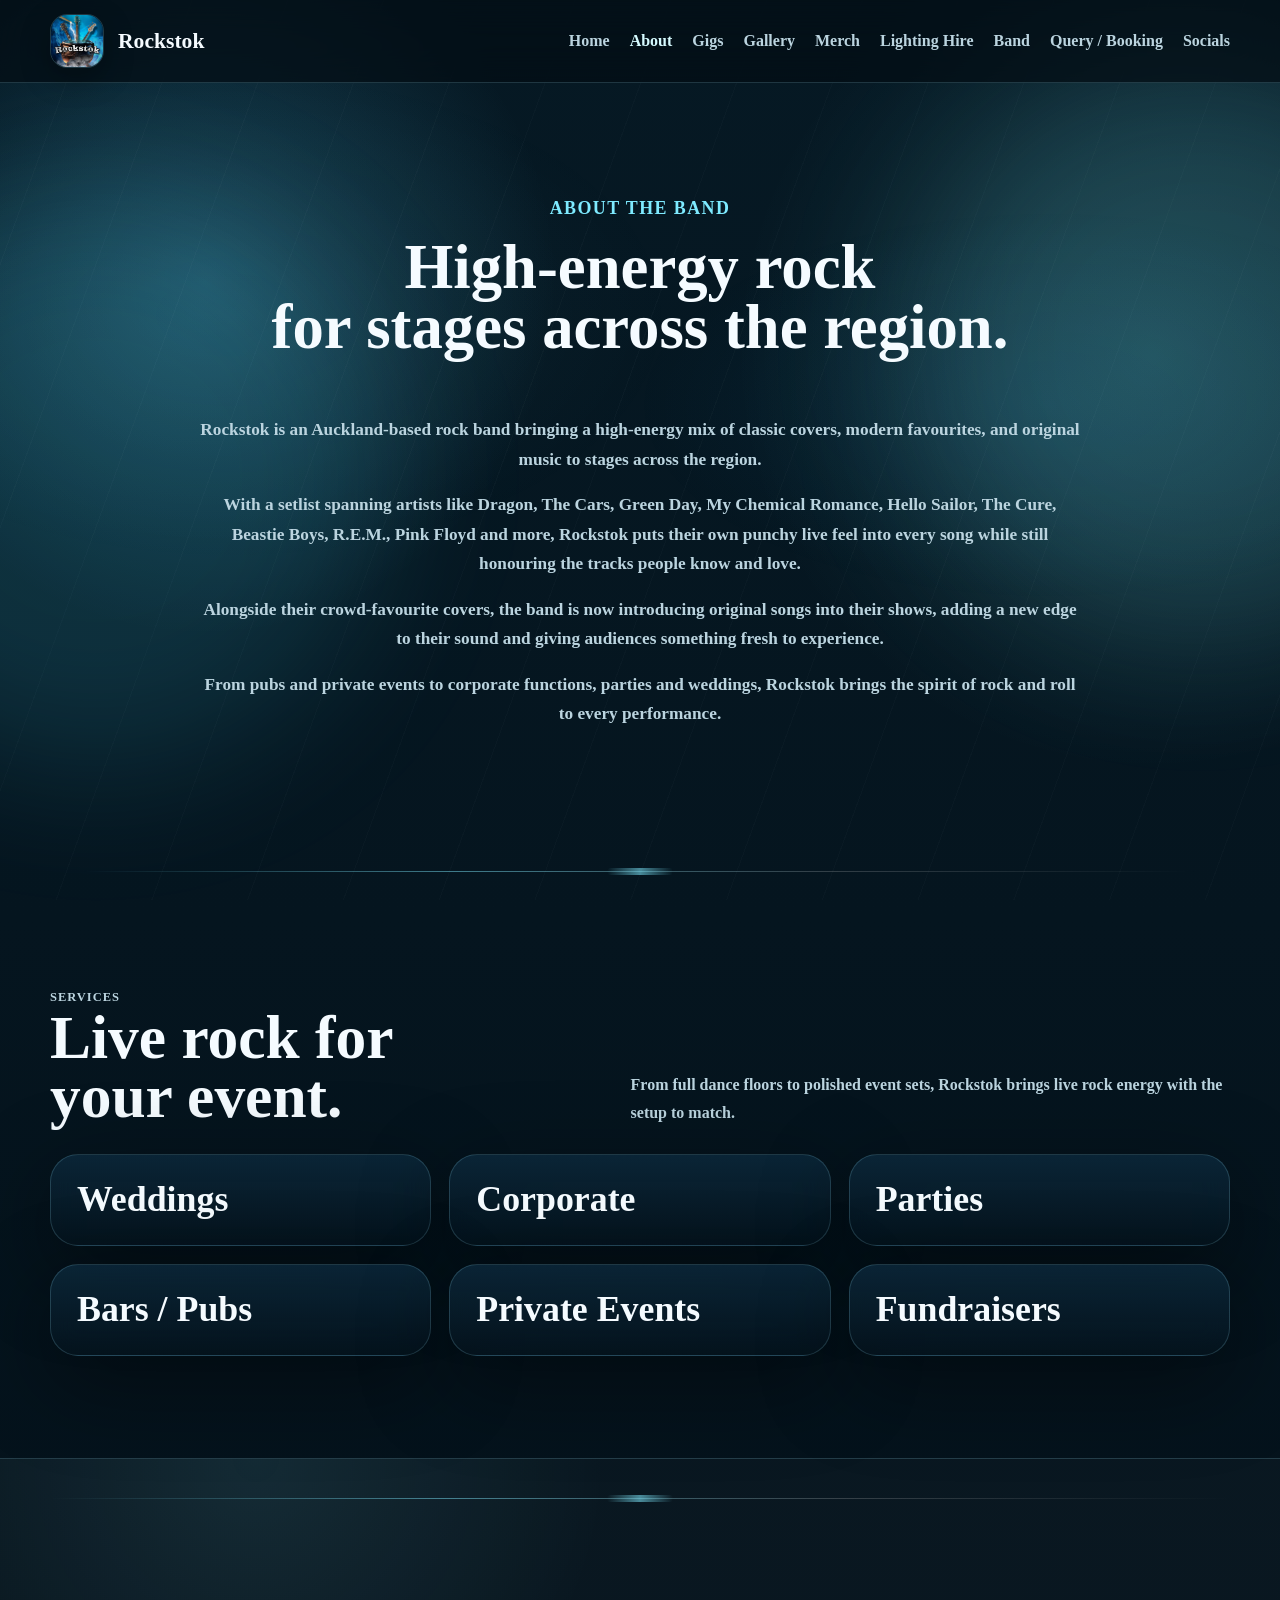
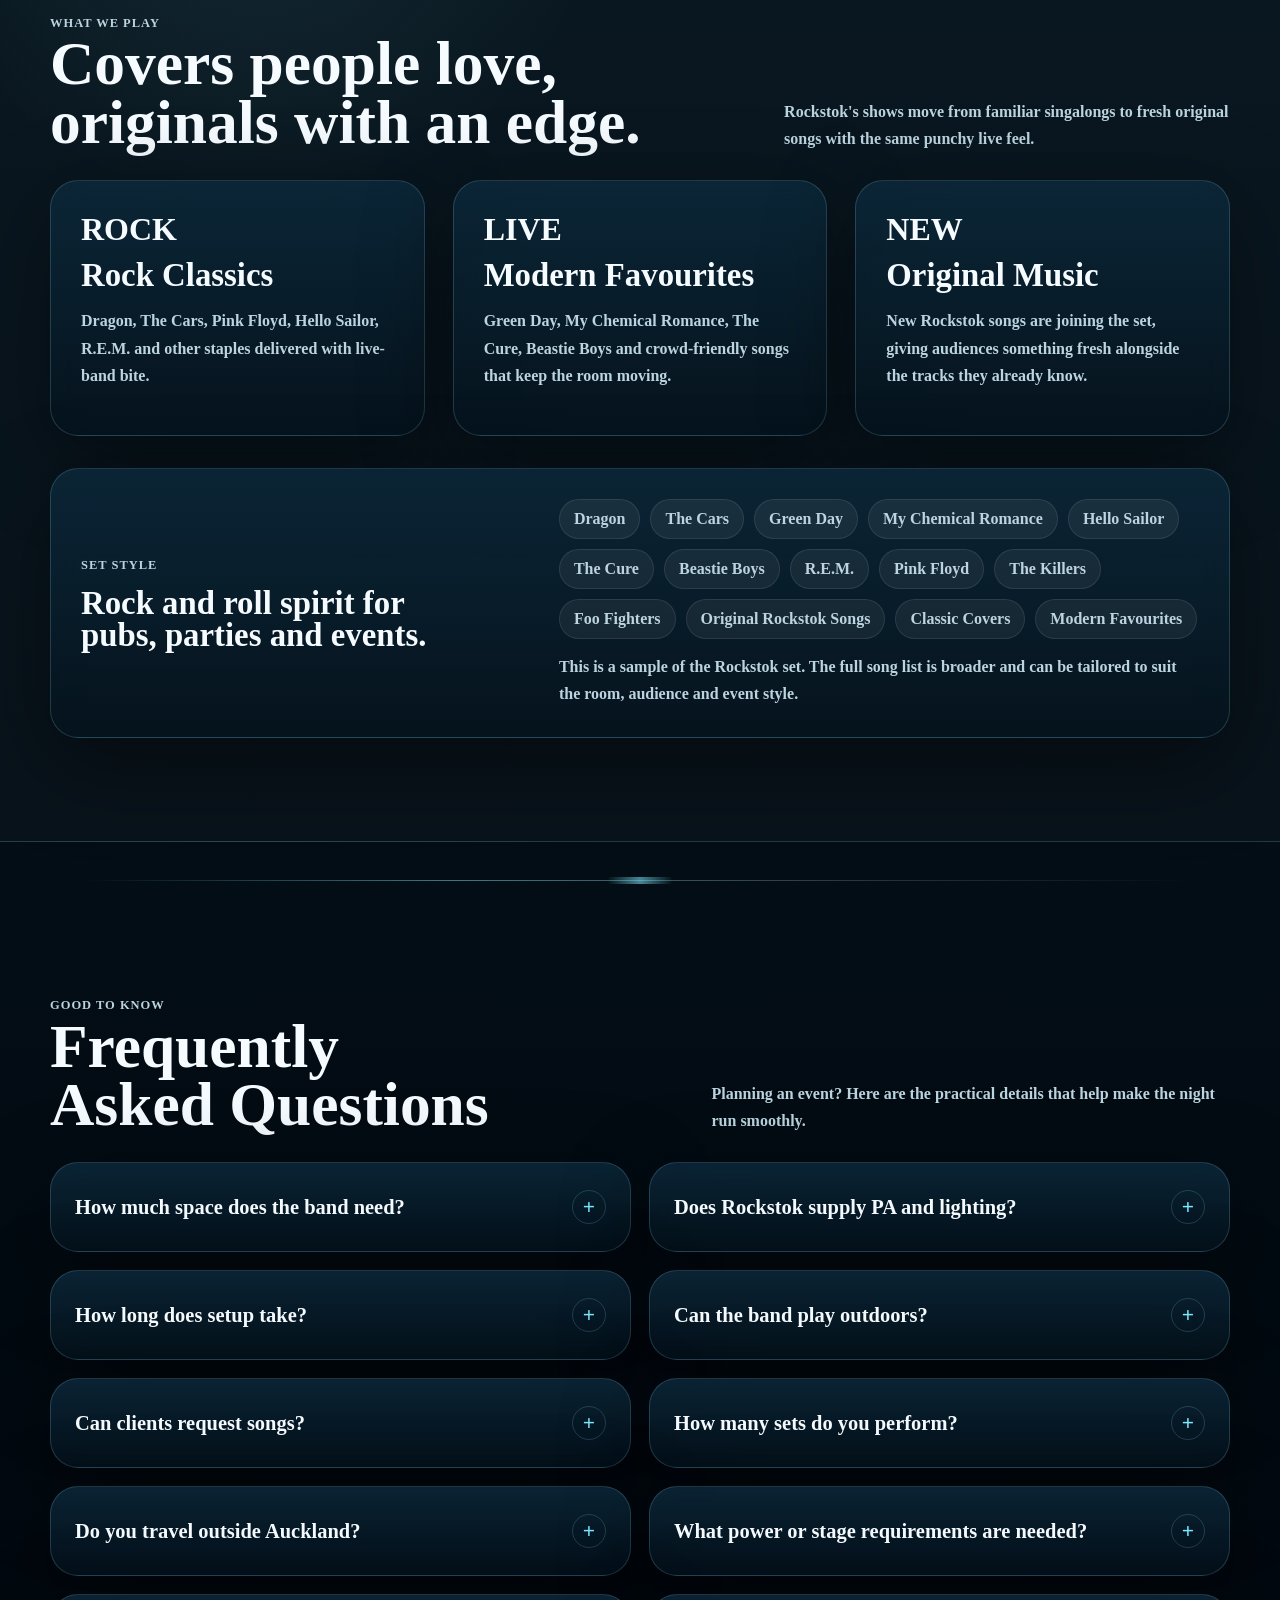
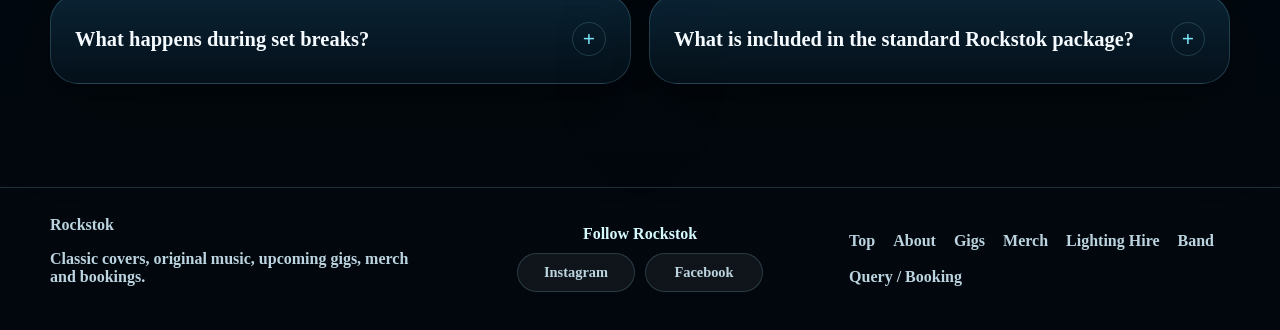
==== commit be831a97: "Add files via upload" ====
--- a/about.html
+++ b/about.html
@@ -24,6 +24,7 @@
         <a href="index.html">Home</a>
         <a class="active" href="about.html">About</a>
         <a href="gigs.html">Gigs</a>
+        <a href="gallery.html">Gallery</a>
         <a href="https://rockstok-shop.fourthwall.com/en-nzd" target="_blank" rel="noopener">Merch</a>
         <a href="lighting.html">Lighting Hire</a>
         <a href="band.html">Band</a>
--- a/styles.css
+++ b/styles.css
@@ -610,6 +610,10 @@
   gap: var(--content-gap);
   align-items: center;
 }
+.lighting-hero-copy,
+.lighting-hero-panel {
+  min-width: 0;
+}
 .lighting-hero-copy h1 {
   max-width: 11ch;
   font-size: clamp(3.2rem, 6.4vw, 6.4rem);
@@ -621,6 +625,8 @@
   margin-top: 30px;
 }
 .lighting-hero-panel {
+  display: grid;
+  align-content: center;
   padding: clamp(24px, 3vw, 36px);
 }
 .lighting-hero-panel h2 {
@@ -650,6 +656,7 @@
 }
 .lighting-package-card {
   --tier-color: var(--accent);
+  align-self: start;
   display: flex;
   flex-direction: column;
   gap: 16px;
@@ -744,7 +751,200 @@
   line-height: 1.5;
 }
 .lighting-package-list li::marker { color: var(--tier-color); }
+.lighting-package-equipment {
+  border: 1px solid color-mix(in srgb, var(--tier-color) 32%, var(--line));
+  border-radius: 16px;
+  background: rgba(255,255,255,.035);
+  overflow: hidden;
+}
+.lighting-package-equipment summary {
+  position: relative;
+  padding: 14px 42px 14px 16px;
+  color: var(--accent-3);
+  cursor: pointer;
+  list-style: none;
+  text-transform: uppercase;
+  letter-spacing: .045em;
+  font-size: .82rem;
+}
+.lighting-package-equipment summary::-webkit-details-marker { display: none; }
+.lighting-package-equipment summary::after {
+  content: "+";
+  position: absolute;
+  top: 50%;
+  right: 16px;
+  color: var(--tier-color);
+  font-size: 1.35rem;
+  line-height: 1;
+  transform: translateY(-50%);
+}
+.lighting-package-equipment[open] summary::after { content: "−"; }
+.lighting-package-equipment-grid {
+  display: grid;
+  grid-template-columns: repeat(2, minmax(0, 1fr));
+  gap: 8px;
+  padding: 0 10px 10px;
+}
+.lighting-package-equipment-item {
+  display: grid;
+  grid-template-columns: 58px minmax(0, 1fr);
+  align-items: center;
+  gap: 10px;
+  min-width: 0;
+  padding: 8px;
+  border: 1px solid rgba(255,255,255,.07);
+  border-radius: 12px;
+  background: rgba(3,16,26,.65);
+}
+.lighting-package-equipment-item img {
+  width: 58px;
+  height: 52px;
+  padding: 4px;
+  border-radius: 9px;
+  object-fit: contain;
+  background: linear-gradient(145deg, #62f1df, #28bde9 48%, #1764dc);
+}
+.lighting-package-equipment-item span { min-width: 0; }
+.lighting-package-equipment-item strong,
+.lighting-package-equipment-item small { display: block; }
+.lighting-package-equipment-item strong {
+  color: var(--text);
+  font-size: .82rem;
+  line-height: 1.2;
+}
+.lighting-package-equipment-item small {
+  margin-top: 3px;
+  color: var(--muted);
+  font-size: .68rem;
+  line-height: 1.25;
+}
+.lighting-package-equipment-item:hover { border-color: color-mix(in srgb, var(--tier-color) 42%, var(--line)); }
 .lighting-package-card .button { margin-top: auto; }
+.lighting-equipment-section {
+  background:
+    radial-gradient(circle at 12% 30%, rgba(44,188,255,.11), transparent 25rem),
+    radial-gradient(circle at 90% 70%, rgba(126,234,255,.08), transparent 22rem),
+    rgba(255,255,255,.018);
+}
+.lighting-equipment-grid {
+  display: grid;
+  grid-template-columns: repeat(2, minmax(0, 1fr));
+  gap: clamp(18px, 2.5vw, 28px);
+}
+.lighting-equipment-card {
+  display: grid;
+  grid-template-columns: minmax(180px, .78fr) minmax(0, 1.22fr);
+  min-height: 330px;
+  overflow: hidden;
+}
+.lighting-equipment-card-wide {
+  grid-column: 1 / -1;
+  grid-template-columns: minmax(300px, .7fr) minmax(0, 1.3fr);
+}
+.lighting-equipment-card-bar {
+  grid-template-columns: minmax(0, 1.45fr) minmax(300px, .55fr);
+  min-height: 280px;
+}
+.lighting-equipment-card-bar .lighting-equipment-copy {
+  justify-content: center;
+}
+.lighting-equipment-image-bar img {
+  height: 210px;
+}
+.lighting-equipment-image {
+  position: relative;
+  isolation: isolate;
+  display: grid;
+  min-height: 100%;
+  place-items: center;
+  padding: clamp(18px, 2.8vw, 32px);
+  overflow: hidden;
+  background:
+    radial-gradient(circle at 28% 22%, rgba(124,255,235,.9), transparent 34%),
+    radial-gradient(circle at 78% 76%, rgba(27,91,255,.72), transparent 42%),
+    linear-gradient(145deg, #62f1df 0%, #28bde9 48%, #1764dc 100%);
+}
+.lighting-equipment-image::after {
+  content: "";
+  position: absolute;
+  inset: auto 0 0;
+  height: 35%;
+  background: linear-gradient(180deg, transparent, rgba(3,13,20,.15));
+  pointer-events: none;
+}
+.lighting-equipment-image img {
+  position: relative;
+  z-index: 1;
+  width: 100%;
+  height: 250px;
+  object-fit: contain;
+  filter:
+    drop-shadow(0 0 4px rgba(1,10,24,.82))
+    drop-shadow(0 0 7px rgba(1,18,38,.46))
+    drop-shadow(0 10px 9px rgba(1,12,30,.3));
+  transition: transform .35s ease, filter .35s ease;
+}
+.lighting-equipment-image:hover img {
+  transform: scale(1.045);
+  filter:
+    drop-shadow(0 0 5px rgba(1,10,24,.86))
+    drop-shadow(0 0 9px rgba(1,18,38,.5))
+    drop-shadow(0 12px 10px rgba(1,12,30,.34));
+}
+.lighting-equipment-image-ignite {
+  grid-template-rows: minmax(0, 1fr) 72px;
+  gap: 8px;
+  padding: 12px 18px 14px;
+}
+.lighting-equipment-image-ignite .lighting-equipment-primary-image {
+  height: 240px;
+}
+.lighting-equipment-image-ignite .lighting-equipment-gobos {
+  position: relative;
+  z-index: 1;
+  height: 72px;
+  border-radius: 10px;
+  object-fit: cover;
+  object-position: center;
+}
+.lighting-equipment-copy {
+  display: flex;
+  flex-direction: column;
+  align-items: flex-start;
+  padding: clamp(22px, 3vw, 34px);
+}
+.lighting-equipment-copy h3 {
+  font-size: clamp(1.55rem, 2.8vw, 2.35rem);
+  line-height: 1.05;
+}
+.equipment-package-label {
+  margin: 12px 0 0 !important;
+  color: var(--accent) !important;
+  font-size: .75rem;
+  line-height: 1.35 !important;
+  text-transform: uppercase;
+  letter-spacing: .055em;
+}
+.lighting-equipment-copy > p:not(.eyebrow) {
+  margin: 18px 0 24px;
+  color: var(--muted);
+  line-height: 1.65;
+}
+.lighting-product-link {
+  display: inline-flex;
+  gap: 8px;
+  align-items: center;
+  margin-top: auto;
+  color: var(--accent-3);
+  font-size: .88rem;
+  text-transform: uppercase;
+  letter-spacing: .045em;
+}
+.lighting-product-link span {
+  color: var(--accent);
+  transition: transform .2s ease;
+}
+.lighting-product-link:hover span { transform: translate(2px, -2px); }
 .lighting-details-section {
   border-top: 1px solid var(--line);
   border-bottom: 1px solid var(--line);
@@ -757,6 +957,71 @@
   grid-template-columns: repeat(3, minmax(0, 1fr));
   gap: clamp(18px, 2.4vw, 28px);
 }
+.gallery-hero {
+  min-height: min(620px, calc(100vh - 74px));
+  display: grid;
+  align-items: center;
+  padding-bottom: var(--section-space);
+}
+.gallery-hero-copy h1 { max-width: 11ch; }
+.gallery-hero-copy .lead { max-width: 720px; }
+.gallery-hero-copy .button { margin-top: 28px; }
+.media-gallery-grid {
+  display: grid;
+  grid-template-columns: repeat(3, minmax(0, 1fr));
+  gap: clamp(18px, 2.4vw, 28px);
+}
+.media-gallery-item {
+  overflow: hidden;
+}
+.media-gallery-frame {
+  position: relative;
+  aspect-ratio: 4 / 3;
+  overflow: hidden;
+  background: #020a10;
+}
+.media-gallery-frame img,
+.media-gallery-frame video {
+  width: 100%;
+  height: 100%;
+  object-fit: cover;
+}
+.media-gallery-copy { padding: 18px 20px 22px; }
+.media-gallery-copy h3 { font-size: clamp(1.15rem, 2vw, 1.55rem); }
+.media-gallery-copy p {
+  margin: 8px 0 0;
+  color: var(--muted);
+  line-height: 1.55;
+}
+.media-gallery-empty {
+  grid-column: 1 / -1;
+  padding: clamp(26px, 4vw, 42px);
+}
+.media-gallery-empty p { color: var(--muted); }
+.lighting-gallery-section { scroll-margin-top: 90px; }
+.lighting-sticky-enquiry {
+  position: fixed;
+  right: 18px;
+  bottom: calc(18px + env(safe-area-inset-bottom));
+  z-index: 35;
+  display: inline-flex;
+  justify-content: center;
+  align-items: center;
+  min-width: 120px;
+  padding: 13px 18px;
+  border: 1px solid rgba(126,234,255,.58);
+  border-radius: 999px;
+  background: linear-gradient(135deg, var(--accent), var(--accent-2));
+  color: var(--ink);
+  box-shadow: 0 14px 34px rgba(0,0,0,.42);
+  font-weight: 900;
+  transition: transform .2s ease, box-shadow .2s ease;
+}
+.lighting-sticky-enquiry:hover,
+.lighting-sticky-enquiry:focus-visible {
+  transform: translateY(-2px);
+  outline: 2px solid rgba(255,255,255,.45);
+}
 .lighting-enquiry-section { scroll-margin-top: 90px; }
 .lighting-form-row { grid-template-columns: repeat(2, minmax(0, 1fr)); }
 .site-footer { border-top: 1px solid var(--line); padding: 28px 0; color: var(--muted); }
@@ -789,29 +1054,57 @@
 
 .backstage-link {
   position: fixed;
-  left: 0;
-  bottom: 0;
+  left: 12px;
+  bottom: calc(12px + env(safe-area-inset-bottom));
   z-index: 40;
-  width: 40px;
-  height: 40px;
-  display: grid;
-  place-items: center;
+  display: inline-flex;
+  align-items: center;
+  gap: 8px;
+  padding: 5px;
   border: 0;
-  border-radius: 0;
-  background: transparent;
+  border-radius: 999px;
+  background: rgba(3,13,20,.5);
   opacity: 0;
-  cursor: default;
+  visibility: hidden;
+  pointer-events: none;
+  box-shadow: 0 8px 24px rgba(0,0,0,.25);
+  backdrop-filter: blur(10px);
+  transform: translateY(8px);
+  transition: opacity .2s ease, background .2s ease, transform .2s ease;
+}
+.backstage-link.is-visible {
+  opacity: .32;
+  visibility: visible;
+  pointer-events: auto;
+  transform: translateY(0);
 }
 .backstage-link:hover,
 .backstage-link:focus-visible {
-  opacity: .02;
-  outline: 0;
+  opacity: 1;
+  background: rgba(3,13,20,.92);
+  transform: translateY(-2px);
+  outline: 1px solid rgba(126,234,255,.4);
 }
 .backstage-link img {
-  width: 1px;
-  height: 1px;
+  width: 34px;
+  height: 34px;
+  border-radius: 50%;
   object-fit: cover;
+}
+.backstage-link span {
+  max-width: 0;
+  overflow: hidden;
+  color: var(--accent-3);
+  font-size: .72rem;
+  white-space: nowrap;
   opacity: 0;
+  transition: max-width .2s ease, opacity .2s ease, margin-right .2s ease;
+}
+.backstage-link:hover span,
+.backstage-link:focus-visible span {
+  max-width: 90px;
+  margin-right: 7px;
+  opacity: 1;
 }
 
 .admin-section {
@@ -974,6 +1267,11 @@
 @media (max-width: 980px) {
   .hero-grid, .two-col, .booking-section, .setlist, .lighting-hero-grid { grid-template-columns: 1fr; }
   .hero-grid { min-height: auto; }
+  .lighting-hero-grid {
+    min-height: auto;
+    gap: clamp(34px, 6vw, 58px);
+    align-items: stretch;
+  }
   .hero-card { margin-top: 0; justify-self: stretch; max-width: none; }
   .stat-strip { grid-template-columns: repeat(3, minmax(0, 1fr)); }
   .band-grid { grid-template-columns: repeat(2, minmax(0, 1fr)); }
@@ -1001,7 +1299,20 @@
   }
   .services-grid, .product-grid, .band-grid { grid-template-columns: 1fr; }
   .lighting-package-grid { grid-template-columns: 1fr; }
+  .lighting-equipment-grid { grid-template-columns: 1fr; }
+  .lighting-equipment-card-wide { grid-column: auto; }
+  .lighting-equipment-card,
+  .lighting-equipment-card-wide { grid-template-columns: 1fr; }
+  .lighting-equipment-image { min-height: 280px; }
+  .lighting-equipment-image-bar { min-height: 210px; }
+  .lighting-equipment-image-bar img {
+    width: 100%;
+    height: 150px;
+  }
+  .lighting-equipment-image-ignite { min-height: 330px; }
+  .lighting-equipment-image-ignite .lighting-equipment-primary-image { height: 240px; }
   .lighting-info-grid { grid-template-columns: 1fr; }
+  .media-gallery-grid { grid-template-columns: repeat(2, minmax(0, 1fr)); }
   .service-bubble-grid { grid-template-columns: repeat(2, minmax(0, 1fr)); }
   .faq-list { grid-template-columns: 1fr; }
   .tech-grid {
@@ -1096,6 +1407,26 @@
   .button { width: 100%; padding: 12px 14px; }
   .lighting-form-row { grid-template-columns: 1fr; }
   .lighting-service-prices { grid-template-columns: 1fr; }
+  .lighting-package-equipment-grid { grid-template-columns: 1fr; }
+  .media-gallery-grid { grid-template-columns: 1fr; }
+  .gallery-hero { min-height: auto; }
+  .lighting-sticky-enquiry {
+    right: 14px;
+    bottom: calc(14px + env(safe-area-inset-bottom));
+    min-width: 116px;
+  }
+  .lighting-equipment-card,
+  .lighting-equipment-card-wide { grid-template-columns: 1fr; }
+  .lighting-equipment-image { min-height: 260px; }
+  .lighting-equipment-image img { height: 220px; }
+  .lighting-equipment-image-bar { min-height: 190px; }
+  .lighting-equipment-image-bar img { height: 130px; }
+  .lighting-equipment-image-ignite {
+    min-height: 300px;
+    grid-template-rows: minmax(0, 1fr) 58px;
+  }
+  .lighting-equipment-image-ignite .lighting-equipment-primary-image { height: 215px; }
+  .lighting-equipment-image-ignite .lighting-equipment-gobos { height: 58px; }
   .gig-actions { grid-template-columns: 1fr; }
   .stat-strip span, .pill, .tag-cloud span { width: 100%; justify-content: center; align-items: center; text-align: center; }
   .info-card, .setlist, .booking-card, .contact-card, .empty-card { padding: 18px; }
@@ -1366,6 +1697,76 @@
   justify-content: flex-end;
 }
 
+.admin-media-dashboard {
+  display: grid;
+  grid-template-columns: minmax(0, .9fr) minmax(0, 1.1fr);
+  align-items: start;
+  gap: 18px;
+  margin-top: 18px;
+  scroll-margin-top: 100px;
+}
+
+.admin-upload-progress {
+  height: 8px;
+  overflow: hidden;
+  border-radius: 999px;
+  background: rgba(255,255,255,.08);
+}
+
+.admin-upload-progress span {
+  display: block;
+  width: 0;
+  height: 100%;
+  border-radius: inherit;
+  background: linear-gradient(90deg, var(--accent), var(--accent-2));
+  transition: width .2s ease;
+}
+
+.admin-media-list {
+  display: grid;
+  gap: 12px;
+}
+
+.admin-media-card {
+  display: grid;
+  grid-template-columns: 108px minmax(0, 1fr) auto;
+  gap: 14px;
+  align-items: center;
+  padding: 12px;
+  border: 1px solid var(--line);
+  border-radius: 16px;
+  background: rgba(255,255,255,.035);
+}
+
+.admin-media-preview {
+  aspect-ratio: 1;
+  overflow: hidden;
+  border-radius: 12px;
+  background: #020a10;
+}
+
+.admin-media-preview img,
+.admin-media-preview video {
+  width: 100%;
+  height: 100%;
+  object-fit: cover;
+}
+
+.admin-media-copy {
+  display: grid;
+  gap: 5px;
+  min-width: 0;
+}
+
+.admin-media-copy strong { color: var(--accent-3); }
+.admin-media-copy span,
+.admin-media-copy p {
+  margin: 0;
+  color: var(--muted);
+  font-size: .78rem;
+  line-height: 1.35;
+}
+
 .admin-status {
   border-radius: 999px;
   display: inline-flex;
@@ -1457,6 +1858,10 @@
   .admin-dashboard {
     grid-template-columns: 1fr;
   }
+
+  .admin-media-dashboard {
+    grid-template-columns: 1fr;
+  }
 }
 
 @media (max-width: 720px) {
@@ -1487,6 +1892,16 @@
 
   .admin-gig-actions {
     justify-content: flex-start;
+  }
+
+  .admin-media-card {
+    grid-template-columns: 82px minmax(0, 1fr);
+  }
+
+  .admin-media-card .admin-gig-actions {
+    grid-column: 1 / -1;
+    display: grid;
+    grid-template-columns: repeat(2, minmax(0, 1fr));
   }
 }
 
